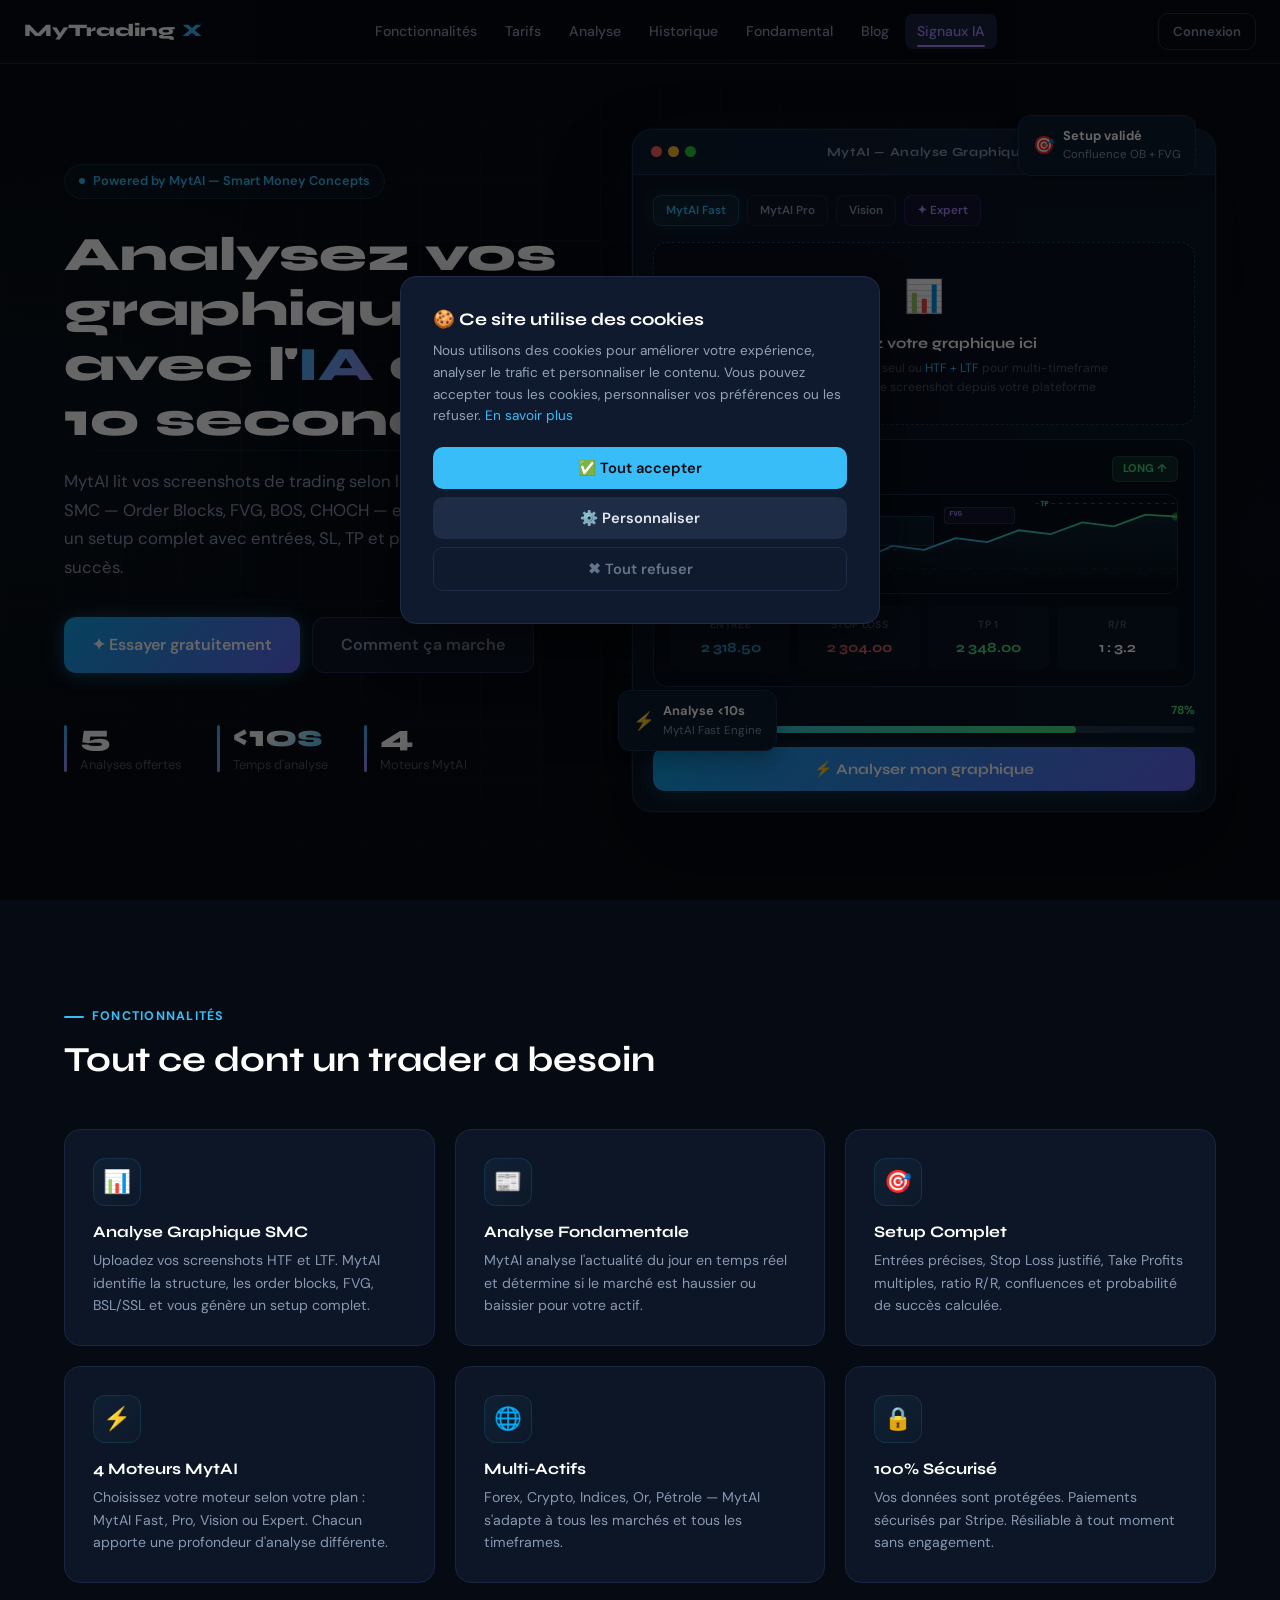
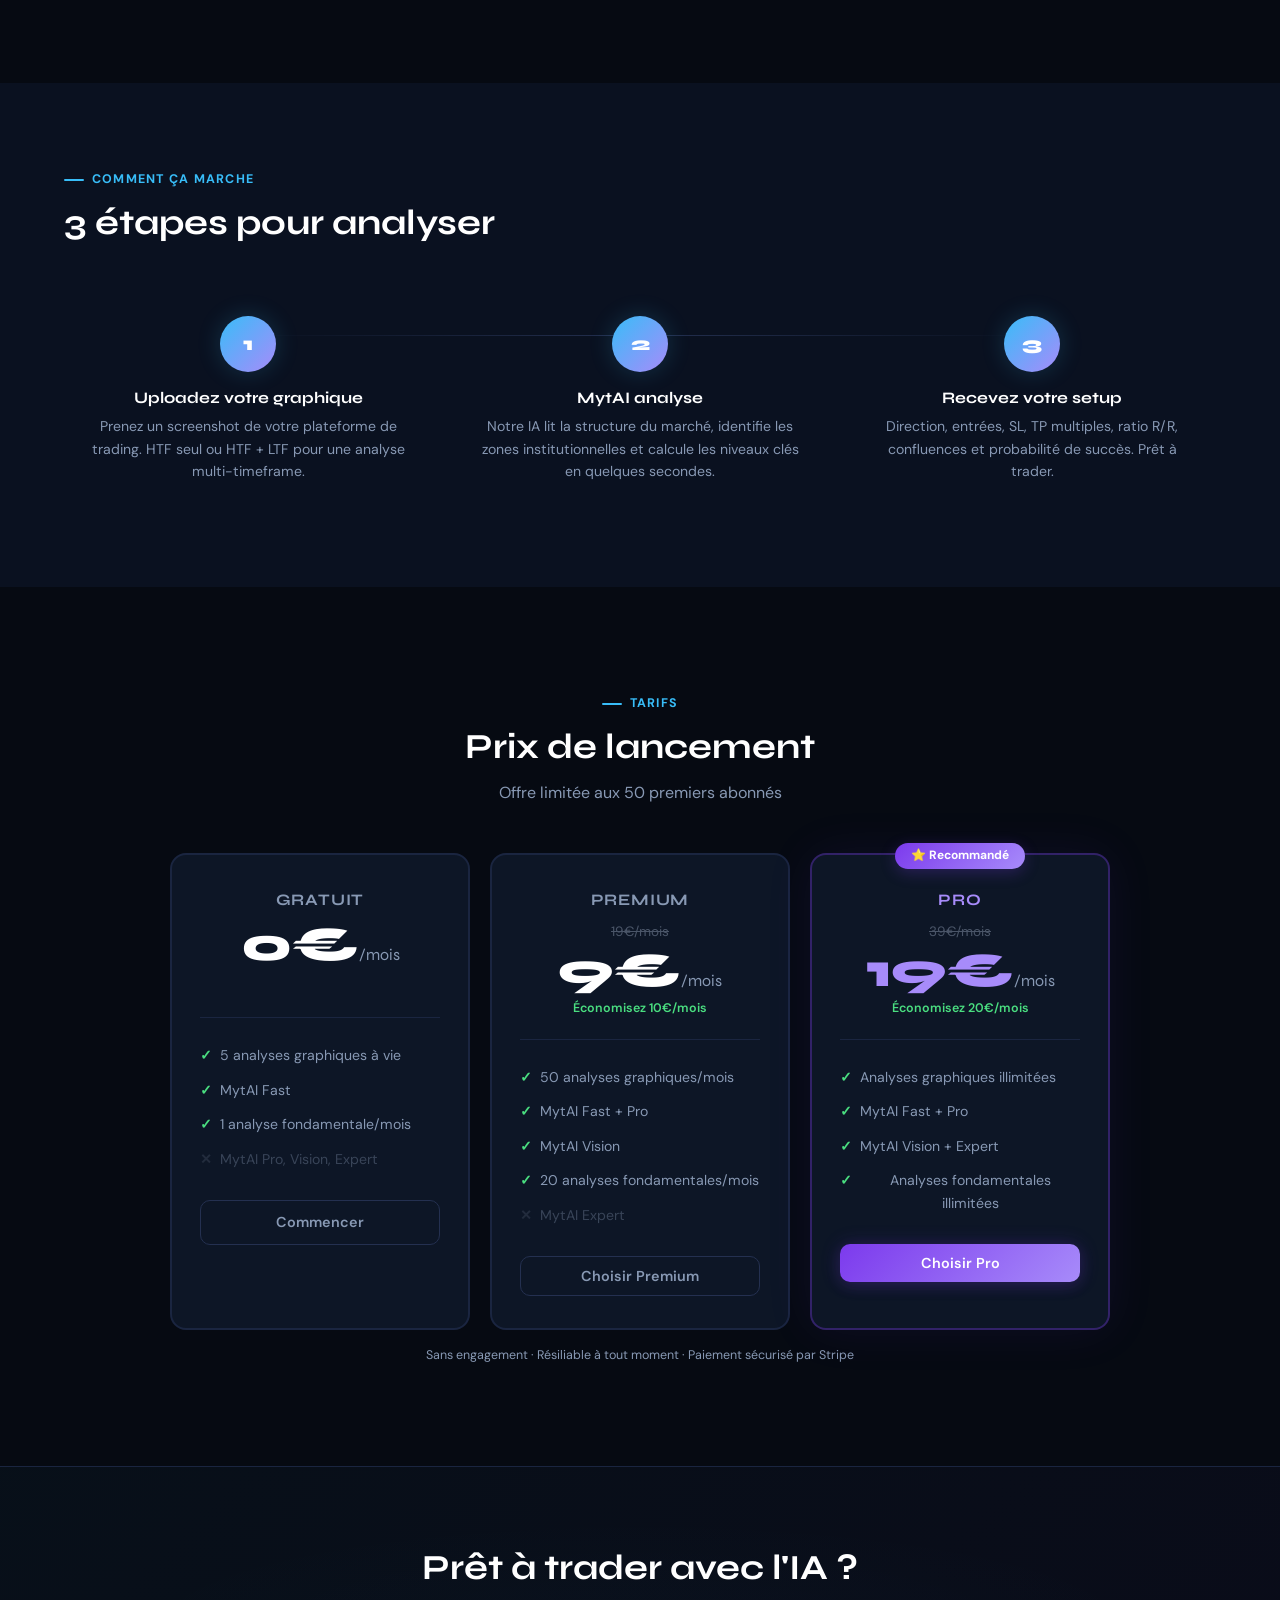
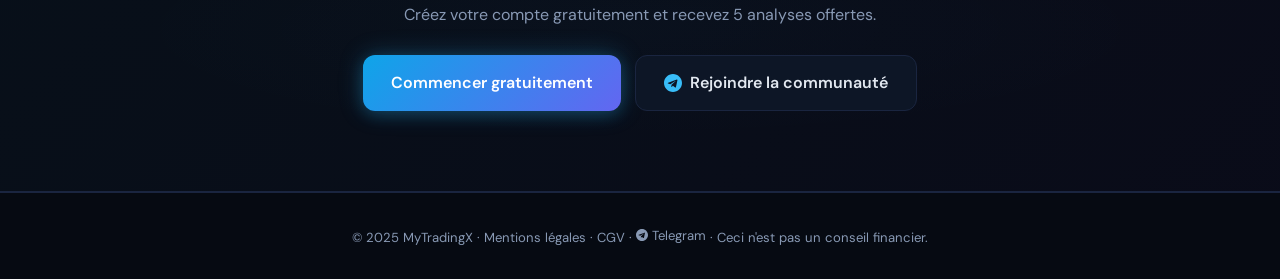
==== index.html @ f3890c98 "index.html" ====
<!DOCTYPE html>
<html lang="fr">
<head>
<meta charset="UTF-8">
<style>html{background:#060a12}</style>
<meta name="viewport" content="width=device-width, initial-scale=1.0">
<title>MyTradingX — Analyse Graphique Trading par IA | SMC Order Blocks FVG</title>

<meta name="description" content="Analysez vos graphiques de trading en 10 secondes avec l'IA MytAI. Méthodologie Smart Money Concepts : Order Blocks, FVG, BOS, CHOCH. Entrées, Stop Loss, Take Profit automatiques. Essai gratuit.">
<meta name="keywords" content="analyse trading IA, smart money concepts, order blocks trading, FVG trading, analyse graphique forex, intelligence artificielle trading, BOS CHOCH, analyse technique automatique">
<meta name="author" content="MyTradingX">
<meta name="robots" content="index, follow">
<meta property="og:type" content="website">
<meta property="og:site_name" content="MyTradingX">
<meta property="og:title" content="MyTradingX — Analysez vos graphiques de trading avec l'IA">
<meta property="og:description" content="MytAI analyse vos screenshots de trading en 10 secondes. SMC, Order Blocks, FVG, BOS, CHOCH. Setup complet avec entrées, SL, TP et probabilité de succès.">
<meta property="og:url" content="https://mytradingx.fr/index.html">
<meta property="og:image" content="https://mytradingx.fr/faviconmtx.png">
<meta name="twitter:card" content="summary_large_image">
<meta name="twitter:title" content="MyTradingX — Analysez vos graphiques de trading avec l'IA">
<meta name="twitter:description" content="MytAI analyse vos screenshots de trading en 10 secondes. SMC, Order Blocks, FVG, BOS, CHOCH. Setup complet avec entrées, SL, TP et probabilité de succès.">
<link rel="icon" type="image/png" href="faviconmtx.png">
<link rel="preconnect" href="https://fonts.googleapis.com">
<link rel="preconnect" href="https://fonts.gstatic.com" crossorigin>
<link href="https://fonts.googleapis.com/css2?family=Syne:wght@400;600;700;800&family=DM+Sans:ital,opsz,wght@0,9..40,300;0,9..40,400;0,9..40,500;1,9..40,400&display=swap" rel="stylesheet">
<link rel="stylesheet" href="style.css">

<style>
/* ════════════════════════════════════════════
   CSS VARIABLES & ANIMATIONS
   ════════════════════════════════════════════ */
:root {
  --accent: #38bdf8;
  --accent2: #a78bfa;
  --accent3: #4ade80;
  --bg: #060a12;
  --bg2: #0a1120;
  --card: #0d1626;
  --border: #1a2540;
  --border2: #243050;
  --muted: #4a5568;
  --muted2: #8899b4;
  --radius-lg: 16px;
  --font-display: 'Syne', sans-serif;
  --font-body: 'DM Sans', sans-serif;
}

*, *::before, *::after { box-sizing: border-box; margin: 0; padding: 0; }

body {
  font-family: var(--font-body);
  background: var(--bg);
  color: #c8d8f0;
  line-height: 1.6;
  overflow-x: hidden;
}

h1, h2, h3 { font-family: var(--font-display); color: white; }
h1 { font-size: clamp(2rem, 4vw, 3rem); line-height: 1.15; font-weight: 800; }
h2 { font-size: clamp(1.6rem, 3vw, 2.2rem); font-weight: 700; margin-bottom: 12px; }
h3 { font-size: 1rem; font-weight: 700; }
p { color: var(--muted2); }

a { color: inherit; }

.container { max-width: 1200px; margin: 0 auto; padding: 0 24px; }
.text-center { text-align: center; }
.section-label {
  display: inline-flex; align-items: center; gap: 8px;
  color: var(--accent); font-size: 0.78rem; font-weight: 700;
  letter-spacing: 0.1em; text-transform: uppercase;
  margin-bottom: 12px;
}
.section-label::before { content: ''; width: 20px; height: 2px; background: var(--accent); border-radius: 2px; }

/* ════════════════════════════════════════════
   ANIMATIONS GLOBALES
   ════════════════════════════════════════════ */
@keyframes fadeInUp {
  from { opacity: 0; transform: translateY(30px); }
  to { opacity: 1; transform: translateY(0); }
}
@keyframes fadeIn {
  from { opacity: 0; }
  to { opacity: 1; }
}
@keyframes slideInLeft {
  from { opacity: 0; transform: translateX(-40px); }
  to { opacity: 1; transform: translateX(0); }
}
@keyframes slideInRight {
  from { opacity: 0; transform: translateX(40px); }
  to { opacity: 1; transform: translateX(0); }
}
@keyframes scaleIn {
  from { opacity: 0; transform: scale(0.92); }
  to { opacity: 1; transform: scale(1); }
}
@keyframes pulse {
  0%,100%{opacity:1;box-shadow:0 0 0 0 #38bdf840}
  50%{opacity:0.4;box-shadow:0 0 0 6px transparent}
}
@keyframes shimmer {
  0% { background-position: -200% 0; }
  100% { background-position: 200% 0; }
}
@keyframes float {
  0%, 100% { transform: translateY(0); }
  50% { transform: translateY(-8px); }
}
@keyframes glowPulse {
  0%, 100% { box-shadow: 0 0 20px #38bdf815; }
  50% { box-shadow: 0 0 40px #38bdf830; }
}
@keyframes borderGlow {
  0%, 100% { border-color: #1e3050; }
  50% { border-color: #38bdf840; }
}

/* ════════════════════════════════════════════
   BUTTONS
   ════════════════════════════════════════════ */
.btn {
  display: inline-flex; align-items: center; justify-content: center; gap: 8px;
  padding: 10px 20px; border-radius: 10px; font-family: var(--font-body);
  font-size: 0.9rem; font-weight: 600; cursor: pointer;
  border: none; text-decoration: none; transition: all 0.3s cubic-bezier(0.4, 0, 0.2, 1); white-space: nowrap;
  position: relative; overflow: hidden;
}
.btn::after {
  content: '';
  position: absolute; inset: 0;
  background: linear-gradient(90deg, transparent, rgba(255,255,255,0.1), transparent);
  transform: translateX(-100%);
  transition: transform 0.5s;
}
.btn:hover::after { transform: translateX(100%); }

.btn-primary {
  background: linear-gradient(135deg, #0ea5e9, #6366f1);
  color: white; box-shadow: 0 0 24px #38bdf840, 0 4px 15px #0ea5e930;
}
.btn-primary:hover { 
  box-shadow: 0 0 40px #38bdf860, 0 6px 20px #0ea5e940; 
  transform: translateY(-2px) scale(1.02); 
}
.btn-secondary { background: var(--card); border: 1px solid var(--border2); color: var(--muted2); }
.btn-secondary:hover { border-color: var(--accent); color: var(--accent); background: #38bdf808; transform: translateY(-1px); }
.btn-outline { background: transparent; border: 1px solid var(--border2); color: var(--muted2); }
.btn-outline:hover { border-color: var(--accent2); color: var(--accent2); background: #a78bfa08; transform: translateY(-1px); }
.btn-pro {
  background: linear-gradient(135deg, #7c3aed, #a78bfa);
  color: white; box-shadow: 0 0 20px #7c3aed30, 0 4px 15px #7c3aed20;
}
.btn-pro:hover { box-shadow: 0 0 32px #7c3aed60, 0 6px 20px #7c3aed30; transform: translateY(-2px) scale(1.02); }
.btn-lg { padding: 14px 28px; font-size: 1rem; border-radius: 12px; }
.btn-sm { padding: 7px 14px; font-size: 0.82rem; }
.btn-full { width: 100%; }
.hidden { display: none !important; }

/* ════════════════════════════════════════════
   NAV
   ════════════════════════════════════════════ */
nav {
  position: fixed; top: 0; left: 0; right: 0; z-index: 100;
  display: flex; align-items: center; justify-content: space-between;
  padding: 0 24px; height: 64px;
  background: #060a12e8; backdrop-filter: blur(20px);
  border-bottom: 1px solid var(--border);
  animation: fadeIn 0.6s ease both;
}
.nav-logo {
  font-family: var(--font-display); font-weight: 800; font-size: 1.1rem;
  color: white; text-decoration: none; letter-spacing: -0.01em;
  transition: all 0.3s;
}
.nav-logo:hover { text-shadow: 0 0 20px #38bdf850; }
.nav-logo span { color: var(--accent); }
.nav-links { display: flex; align-items: center; gap: 4px; }
.nav-links a {
  color: var(--muted2); text-decoration: none; padding: 6px 12px;
  border-radius: 8px; font-size: 0.88rem; transition: all 0.3s;
  position: relative;
}
.nav-links a::after {
  content: ''; position: absolute; bottom: 2px; left: 12px; right: 12px;
  height: 2px; background: var(--accent); border-radius: 2px;
  transform: scaleX(0); transition: transform 0.3s; transform-origin: center;
}
.nav-links a:hover { color: white; background: #ffffff08; }
.nav-links a:hover::after { transform: scaleX(1); }
.nav-links a.active { color: var(--accent2); }
.nav-links a.active::after { transform: scaleX(1); background: var(--accent2); }
.nav-right { display: flex; align-items: center; gap: 8px; }
.nav-user { font-size: 0.82rem; color: var(--muted2); }
.nav-plan {
  font-size: 0.7rem; font-weight: 700; padding: 3px 8px;
  border-radius: 6px; background: #38bdf820; color: var(--accent);
  border: 1px solid #38bdf830;
}

/* ════════════════════════════════════════════
   HERO — two-column split layout
   ════════════════════════════════════════════ */
.hero {
  min-height: 100vh;
  padding: 100px 0 60px;
  display: flex; align-items: center;
  position: relative; overflow: hidden;
  background:
    radial-gradient(ellipse 70% 60% at 0% 50%, #38bdf80a 0%, transparent 60%),
    radial-gradient(ellipse 60% 50% at 100% 60%, #7c3aed08 0%, transparent 60%);
}

/* subtle grid pattern */
.hero::before {
  content: '';
  position: absolute; inset: 0; pointer-events: none;
  background-image:
    linear-gradient(var(--border) 1px, transparent 1px),
    linear-gradient(90deg, var(--border) 1px, transparent 1px);
  background-size: 60px 60px;
  opacity: 0.25;
  mask-image: radial-gradient(ellipse 80% 80% at 50% 50%, black 30%, transparent 80%);
}

/* glowing horizontal line */
.hero::after {
  content: '';
  position: absolute; top: 50%; left: 0; right: 0; height: 1px;
  background: linear-gradient(90deg, transparent, #38bdf830, #38bdf815, transparent);
  pointer-events: none;
}

.hero-inner {
  display: grid;
  grid-template-columns: 1fr 1.15fr;
  gap: 60px;
  align-items: center;
  position: relative; z-index: 1;
}

/* ── Left: text ── */
.hero-left { animation: slideInLeft 0.8s cubic-bezier(0.4, 0, 0.2, 1) both; }

.hero-eyebrow {
  display: inline-flex; align-items: center; gap: 8px;
  background: #38bdf80d; border: 1px solid #38bdf825;
  color: var(--accent); padding: 6px 14px; border-radius: 20px;
  font-size: 0.8rem; font-weight: 600; margin-bottom: 28px;
  animation: fadeInUp 0.6s ease both 0.2s;
}
.hero-eyebrow .dot { width: 6px; height: 6px; border-radius: 50%; background: var(--accent); animation: pulse 2s infinite; }

.hero h1 { 
  margin-bottom: 20px; 
  animation: fadeInUp 0.7s ease both 0.3s;
}
.hero h1 em { 
  color: var(--accent); font-style: normal;
  background: linear-gradient(135deg, var(--accent), var(--accent2));
  -webkit-background-clip: text; -webkit-text-fill-color: transparent;
}
.hero-desc { 
  font-size: 1.05rem; margin-bottom: 36px; max-width: 460px; line-height: 1.7; 
  animation: fadeInUp 0.7s ease both 0.4s;
}
.hero-cta { 
  display: flex; gap: 12px; flex-wrap: wrap; margin-bottom: 48px; 
  animation: fadeInUp 0.7s ease both 0.5s;
}

.hero-stats { 
  display: flex; gap: 36px; flex-wrap: wrap; 
  animation: fadeInUp 0.7s ease both 0.6s;
}
.stat-item { 
  position: relative; padding-left: 16px; 
}
.stat-item::before {
  content: '';
  position: absolute; left: 0; top: 4px; bottom: 4px;
  width: 3px; border-radius: 3px;
  background: linear-gradient(180deg, var(--accent), var(--accent2));
}
.stat-number {
  font-family: var(--font-display); font-size: 1.9rem; font-weight: 800;
  color: white; line-height: 1;
  background: linear-gradient(135deg, white 40%, #38bdf8);
  -webkit-background-clip: text; -webkit-text-fill-color: transparent;
}
.stat-label { font-size: 0.8rem; color: var(--muted); margin-top: 4px; }

/* ── Right: analysis window ── */
.hero-right { 
  position: relative; 
  animation: slideInRight 0.9s cubic-bezier(0.4, 0, 0.2, 1) both 0.3s;
}

/* glow halo behind the window — collé aux bords arrondis */
.hero-right::before {
  content: '';
  position: absolute;
  top: -10px; left: -10px; right: -10px; bottom: -10px;
  background:
    radial-gradient(ellipse 80% 80% at 50% 40%, #38bdf812 0%, transparent 55%),
    radial-gradient(ellipse 60% 60% at 70% 80%, #7c3aed08 0%, transparent 50%);
  pointer-events: none; z-index: 0;
  animation: glowPulse 4s ease infinite;
  border-radius: 28px;
}

.analysis-window {
  position: relative; z-index: 1;
  background: #0b1525;
  border: 1px solid #1e3050;
  border-radius: 20px;
  box-shadow:
    0 0 0 1px #38bdf810,
    0 40px 80px #00000060,
    0 0 80px #38bdf808;
  overflow: hidden;
  animation: scaleIn 0.8s cubic-bezier(0.4, 0, 0.2, 1) both 0.5s;
  transition: all 0.4s cubic-bezier(0.4, 0, 0.2, 1);
}
.analysis-window:hover {
  box-shadow:
    0 0 0 1px #38bdf820,
    0 50px 100px #00000070,
    0 0 100px #38bdf815;
  transform: translateY(-4px);
}

/* window titlebar */
.aw-bar {
  display: flex; align-items: center; justify-content: space-between;
  padding: 12px 18px;
  background: linear-gradient(90deg, #0d1c30, #111f38);
  border-bottom: 1px solid #1e3050;
}
.aw-dots { display: flex; gap: 6px; }
.aw-dot {
  width: 11px; height: 11px; border-radius: 50%;
  transition: all 0.3s;
}
.aw-dot:nth-child(1) { background: #ff5f57; }
.aw-dot:nth-child(2) { background: #ffbd2e; }
.aw-dot:nth-child(3) { background: #28c840; }
.aw-bar:hover .aw-dot { transform: scale(1.15); }
.aw-bar-title {
  font-family: var(--font-display); font-size: 0.78rem; font-weight: 700;
  color: var(--muted2); letter-spacing: 0.05em;
}
.aw-bar-status {
  display: flex; align-items: center; gap: 6px;
  font-size: 0.72rem; color: var(--accent3); font-weight: 600;
}
.aw-bar-status .live-dot {
  width: 7px; height: 7px; border-radius: 50%;
  background: var(--accent3); animation: pulse 1.5s infinite;
}

/* drop zone */
.aw-body { padding: 20px; }

.aw-engines {
  display: flex; gap: 8px; margin-bottom: 16px; flex-wrap: wrap;
}
.engine-chip {
  padding: 5px 12px; border-radius: 8px; font-size: 0.73rem; font-weight: 600;
  cursor: pointer; border: 1px solid var(--border); color: var(--muted2);
  background: var(--card); transition: all 0.3s cubic-bezier(0.4, 0, 0.2, 1);
}
.engine-chip:hover { 
  border-color: var(--accent); color: var(--accent); 
  transform: translateY(-1px); 
  box-shadow: 0 4px 12px #38bdf815;
}
.engine-chip.active {
  background: #38bdf815; border-color: #38bdf840; color: var(--accent);
  box-shadow: 0 0 15px #38bdf820;
}
.engine-chip.pro { 
  border-color: #7c3aed40; color: var(--accent2); background: #7c3aed10; 
}
.engine-chip.pro:hover { 
  border-color: var(--accent2); 
  box-shadow: 0 4px 12px #7c3aed15;
}

.aw-upload-zone {
  border: 1.5px dashed #1e3a60;
  border-radius: 14px; padding: 28px 20px;
  text-align: center; background: #080f1e;
  transition: all 0.3s cubic-bezier(0.4, 0, 0.2, 1); cursor: pointer; position: relative;
  margin-bottom: 14px;
  overflow: hidden;
}
.aw-upload-zone::before {
  content: '';
  position: absolute; inset: 0;
  background: linear-gradient(90deg, transparent, #38bdf805, transparent);
  transform: translateX(-100%);
  transition: transform 0.6s;
}
.aw-upload-zone:hover { 
  border-color: var(--accent); background: #38bdf808; 
  transform: scale(1.01);
}
.aw-upload-zone:hover::before { transform: translateX(100%); }
.aw-upload-zone.drag-over {
  border-color: var(--accent3);
  background: #4ade8010;
  transform: scale(1.02);
}
.aw-upload-icon { font-size: 2rem; margin-bottom: 10px; display: block; animation: float 3s ease infinite; }
.aw-upload-title { font-family: var(--font-display); font-weight: 700; color: white; font-size: 0.92rem; margin-bottom: 4px; }
.aw-upload-sub { font-size: 0.76rem; color: var(--muted); line-height: 1.5; }
.aw-upload-sub span { color: var(--accent); }

/* ════════════════════════════════════════════
   NOUVEAU : Résultat d'analyse interactif
   (remplace le graphique SVG factice)
   ════════════════════════════════════════════ */
.aw-result-card {
  background: #060e1c;
  border: 1px solid #1a2e48;
  border-radius: 14px;
  padding: 16px;
  margin-bottom: 14px;
  animation: scaleIn 0.5s ease both 0.8s;
  transition: all 0.3s;
}
.aw-result-card:hover {
  border-color: #38bdf830;
  box-shadow: 0 0 20px #38bdf808;
}

.aw-result-header {
  display: flex; justify-content: space-between; align-items: center;
  margin-bottom: 12px;
}
.aw-result-pair {
  font-size: 0.72rem; font-weight: 700; color: var(--muted);
  text-transform: uppercase; letter-spacing: 0.08em;
}
.aw-result-badge {
  font-size: 0.7rem; font-weight: 700; padding: 3px 10px; border-radius: 6px;
  background: #4ade8020; color: var(--accent3); border: 1px solid #4ade8030;
  animation: fadeIn 0.4s ease both 1s;
}
.aw-result-badge.bear { background: #f8717120; color: #f87171; border-color: #f8717130; }

/* Mini chart avec zones SMC */
.aw-mini-chart {
  width: 100%; height: 100px;
  background: #050d18;
  border-radius: 10px;
  overflow: hidden; position: relative;
  margin-bottom: 12px;
  border: 1px solid #1a2e48;
}
.aw-mini-chart svg { width: 100%; height: 100%; }

/* Zones de trading sur le mini chart */
.smc-zone {
  position: absolute;
  border-radius: 3px;
  font-size: 7px;
  font-family: 'Courier New', monospace;
  font-weight: 700;
  pointer-events: none;
}
.smc-ob {
  left: 32%; top: 22%; width: 20%; height: 30%;
  background: #38bdf815; border: 1px solid #38bdf835;
}
.smc-ob-label { left: 33%; top: 24%; color: #38bdf8; }
.smc-fvg {
  left: 54%; top: 12%; width: 14%; height: 18%;
  background: #a78bfa15; border: 1px solid #a78bfa35;
}
.smc-fvg-label { left: 55%; top: 14%; color: #a78bfa; }
.smc-tp {
  left: 72%; right: 0; top: 8%; height: 1px;
  background: repeating-linear-gradient(90deg, #4ade8060, #4ade8060 4px, transparent 4px, transparent 8px);
}
.smc-tp-label { left: 73%; top: 4%; color: #4ade80; }
.smc-sl {
  left: 28%; right: 55%; top: 55%; height: 1px;
  background: repeating-linear-gradient(90deg, #f8717160, #f8717160 4px, transparent 4px, transparent 8px);
}
.smc-sl-label { left: 29%; top: 57%; color: #f87171; }

/* Grille de résultats */
.aw-result-grid { display: flex; gap: 8px; flex-wrap: wrap; }
.aw-result-cell {
  background: #0b1525;
  border-radius: 8px;
  padding: 10px 12px;
  flex: 1;
  min-width: 70px;
  text-align: center;
  transition: all 0.3s;
  border: 1px solid transparent;
}
.aw-result-cell:hover {
  border-color: #38bdf820;
  background: #0d1c30;
  transform: translateY(-2px);
}
.aw-result-cell .lbl { font-size: 0.65rem; color: var(--muted); margin-bottom: 3px; font-weight: 600; text-transform: uppercase; letter-spacing: 0.03em; }
.aw-result-cell .val { font-family: var(--font-display); font-size: 0.88rem; font-weight: 700; color: white; }
.aw-result-cell .val.green { color: var(--accent3); }
.aw-result-cell .val.red { color: #f87171; }
.aw-result-cell .val.blue { color: var(--accent); }

/* probability bar améliorée */
.aw-proba { margin-bottom: 14px; }
.aw-proba-header { display: flex; justify-content: space-between; font-size: 0.73rem; color: var(--muted2); margin-bottom: 6px; font-weight: 600; }
.aw-proba-bar { 
  height: 7px; background: #1a2e48; border-radius: 6px; overflow: hidden;
  position: relative;
}
.aw-proba-bar::after {
  content: '';
  position: absolute; inset: 0;
  background: linear-gradient(90deg, transparent, rgba(255,255,255,0.1), transparent);
  animation: shimmer 2s infinite;
}
.aw-proba-fill {
  height: 100%; width: 78%;
  background: linear-gradient(90deg, #38bdf8, #4ade80);
  border-radius: 6px;
  animation: growBar 1.5s cubic-bezier(0.4, 0, 0.2, 1) both 1.2s;
  transform-origin: left;
  position: relative; z-index: 1;
}
@keyframes growBar { from { width: 0; } to { width: 78%; } }

/* analyse button */
.aw-btn-analyse {
  width: 100%;
  padding: 13px;
  border-radius: 12px;
  background: linear-gradient(135deg, #0ea5e9 0%, #6366f1 100%);
  color: white; font-family: var(--font-display);
  font-size: 0.92rem; font-weight: 700;
  border: none; cursor: pointer;
  box-shadow: 0 4px 20px #38bdf830;
  transition: all 0.3s cubic-bezier(0.4, 0, 0.2, 1);
  display: flex; align-items: center; justify-content: center; gap: 8px;
  position: relative; overflow: hidden;
}
.aw-btn-analyse::after {
  content: '';
  position: absolute; inset: 0;
  background: linear-gradient(90deg, transparent, rgba(255,255,255,0.15), transparent);
  transform: translateX(-100%);
  transition: transform 0.6s;
}
.aw-btn-analyse:hover { 
  box-shadow: 0 6px 30px #38bdf850; 
  transform: translateY(-2px); 
}
.aw-btn-analyse:hover::after { transform: translateX(100%); }

/* floating badges around the window */
.float-badge {
  position: absolute; z-index: 2;
  background: #0d1c30; border: 1px solid #1e3050;
  border-radius: 12px; padding: 10px 14px;
  display: flex; align-items: center; gap: 8px;
  box-shadow: 0 8px 24px #00000050;
  animation: badgeIn 0.6s ease both;
  white-space: nowrap;
  transition: all 0.3s;
}
.float-badge:hover {
  transform: scale(1.05) !important;
  border-color: #38bdf830;
  box-shadow: 0 12px 30px #00000060;
}
.float-badge .fb-icon { font-size: 1.1rem; }
.float-badge .fb-text { font-size: 0.72rem; }
.float-badge .fb-text strong { display: block; color: white; font-size: 0.8rem; font-weight: 700; }
.float-badge .fb-text span { color: var(--muted2); }
.aw-wrapper { position: relative; }
.fb-1 { top: -14px; right: 20px; animation-delay: 0.8s; }
.fb-2 { bottom: 60px; left: -14px; animation-delay: 1s; }
@keyframes badgeIn { from { opacity:0; transform:scale(0.8) translateY(6px) } to { opacity:1; transform:scale(1) translateY(0) } }

/* ════════════════════════════════════════════
   FEATURES — amélioré
   ════════════════════════════════════════════ */
.features { padding: 100px 0; }
.features-grid { display: grid; grid-template-columns: repeat(3, 1fr); gap: 20px; margin-top: 48px; }
.feature-card {
  background: var(--card); border: 1px solid var(--border);
  border-radius: var(--radius-lg); padding: 28px;
  transition: all 0.4s cubic-bezier(0.4, 0, 0.2, 1);
  position: relative; overflow: hidden;
}
.feature-card::before {
  content: '';
  position: absolute; top: 0; left: 0; right: 0; height: 2px;
  background: linear-gradient(90deg, transparent, var(--accent), transparent);
  transform: scaleX(0); transition: transform 0.4s;
}
.feature-card:hover { 
  border-color: var(--border2); 
  transform: translateY(-6px); 
  box-shadow: 0 20px 50px #00000050;
}
.feature-card:hover::before { transform: scaleX(1); }
.feature-icon {
  width: 48px; height: 48px; border-radius: 12px;
  background: linear-gradient(135deg, #38bdf811, #38bdf805); 
  border: 1px solid #38bdf822;
  display: flex; align-items: center; justify-content: center;
  font-size: 1.4rem; margin-bottom: 16px;
  transition: all 0.3s;
}
.feature-card:hover .feature-icon {
  transform: scale(1.1) rotate(-3deg);
  box-shadow: 0 0 20px #38bdf815;
}
.feature-card h3 { margin-bottom: 8px; font-size: 1rem; }
.feature-card p  { font-size: 0.88rem; line-height: 1.6; }

/* ════════════════════════════════════════════
   HOW IT WORKS — amélioré
   ════════════════════════════════════════════ */
.how { padding: 80px 0; background: var(--bg2); position: relative; overflow: hidden; }
.how::before {
  content: '';
  position: absolute; top: 50%; left: 20%; right: 20%; height: 1px;
  background: linear-gradient(90deg, transparent, var(--border2), transparent);
}
.steps { display: grid; grid-template-columns: repeat(3, 1fr); gap: 24px; margin-top: 48px; position: relative; z-index: 1; }
.step { 
  text-align: center; padding: 24px; 
  transition: all 0.3s;
  border-radius: 16px;
}
.step:hover { background: #ffffff04; }
.step-num {
  width: 56px; height: 56px; border-radius: 50%;
  background: linear-gradient(135deg, var(--accent), var(--accent2));
  display: flex; align-items: center; justify-content: center;
  font-family: var(--font-display); font-weight: 800; font-size: 1.2rem;
  color: white; margin: 0 auto 16px;
  box-shadow: 0 0 25px #38bdf830;
  transition: all 0.3s;
}
.step:hover .step-num {
  transform: scale(1.1);
  box-shadow: 0 0 35px #38bdf850;
}
.step h3 { margin-bottom: 8px; }
.step p { font-size: 0.88rem; }

/* ════════════════════════════════════════════
   PRICING — amélioré
   ════════════════════════════════════════════ */
.pricing { padding: 100px 0; }
.pricing-grid { display: flex; gap: 20px; margin-top: 48px; justify-content: center; flex-wrap: wrap; }
.pricing-card {
  background: var(--card); border: 2px solid var(--border);
  border-radius: var(--radius-lg); padding: 32px 28px;
  width: 300px; transition: all 0.4s cubic-bezier(0.4, 0, 0.2, 1); position: relative;
}
.pricing-card:hover { 
  transform: translateY(-8px); 
  border-color: var(--border2); 
  box-shadow: 0 25px 60px #00000050; 
}
.pricing-card.popular { 
  border-color: #7c3aed55; 
  box-shadow: 0 0 50px #7c3aed15;
  animation: borderGlow 3s ease infinite;
}
.pricing-card.popular:hover {
  box-shadow: 0 25px 60px #00000050, 0 0 60px #7c3aed20;
}
.pricing-popular-badge {
  position: absolute; top: -12px; left: 50%; transform: translateX(-50%);
  background: linear-gradient(135deg, #7c3aed, #a78bfa); color: white;
  padding: 3px 16px; border-radius: 20px; font-size: 0.75rem; font-weight: 700;
  white-space: nowrap;
  box-shadow: 0 4px 15px #7c3aed40;
}
.pricing-name { font-family: var(--font-display); font-weight: 700; font-size: 1rem; margin-bottom: 8px; color: var(--muted2); text-transform: uppercase; letter-spacing: 0.05em; }
.pricing-price { font-family: var(--font-display); font-size: 3rem; font-weight: 800; color: white; line-height: 1; margin-bottom: 4px; }
.pricing-price span { font-size: 1rem; color: var(--muted2); font-weight: 400; }
.pricing-old { color: var(--muted); font-size: 0.85rem; text-decoration: line-through; margin-bottom: 4px; }
.pricing-economy { color: var(--accent3); font-size: 0.78rem; margin-bottom: 20px; font-weight: 600; }
.pricing-divider { border: none; border-top: 1px solid var(--border); margin: 20px 0; }
.pricing-features { list-style: none; margin-bottom: 24px; }
.pricing-features li { padding: 6px 0; font-size: 0.88rem; color: var(--muted2); display: flex; gap: 8px; align-items: flex-start; }
.pricing-features li::before { content: "✓"; color: var(--accent3); font-weight: 700; flex-shrink: 0; }
.pricing-features li.unavailable { opacity: 0.35; }
.pricing-features li.unavailable::before { content: "✕"; color: var(--muted); }

/* ════════════════════════════════════════════
   CTA BANNER — amélioré
   ════════════════════════════════════════════ */
.cta-banner {
  padding: 80px 0;
  background: linear-gradient(135deg, #38bdf808, #7c3aed08);
  border-top: 1px solid var(--border);
  border-bottom: 1px solid var(--border);
  text-align: center;
  position: relative;
  overflow: hidden;
}
.cta-banner::before {
  content: '';
  position: absolute; inset: 0;
  background: radial-gradient(ellipse 60% 50% at 50% 50%, #38bdf805 0%, transparent 70%);
  pointer-events: none;
}
.cta-banner h2 { margin-bottom: 12px; position: relative; z-index: 1; }
.cta-banner p  { margin-bottom: 28px; position: relative; z-index: 1; }

/* ════════════════════════════════════════════
   FOOTER
   ════════════════════════════════════════════ */
footer {
  padding: 32px 0; border-top: 1px solid var(--border);
  text-align: center; color: var(--muted); font-size: 0.82rem;
}
footer a { color: var(--muted2); text-decoration: none; transition: color 0.3s; }
footer a:hover { color: var(--accent); }

/* ════════════════════════════════════════════
   RESPONSIVE
   ════════════════════════════════════════════ */
@media (max-width: 900px) {
  .hero-inner { grid-template-columns: 1fr; gap: 48px; }
  .float-badge { display: none; }
  .features-grid { grid-template-columns: 1fr; }
  .steps { grid-template-columns: 1fr; }
  .pricing-grid { flex-direction: column; align-items: center; }
  .pricing-card { width: 100%; max-width: 340px; }
}

/* Scroll reveal */
.reveal {
  opacity: 0;
  transform: translateY(30px);
  transition: all 0.7s cubic-bezier(0.4, 0, 0.2, 1);
}
.reveal.visible {
  opacity: 1;
  transform: translateY(0);
}
</style>

<script type="application/ld+json">
{
  "@context": "https://schema.org",
  "@type": "SoftwareApplication",
  "name": "MyTradingX",
  "applicationCategory": "FinanceApplication",
  "description": "Analysez vos graphiques de trading en 10 secondes avec l'IA MytAI.",
  "url": "https://mytradingx.fr",
  "offers": [
    { "@type": "Offer", "name": "Gratuit", "price": "0", "priceCurrency": "EUR" },
    { "@type": "Offer", "name": "Premium", "price": "9", "priceCurrency": "EUR" },
    { "@type": "Offer", "name": "Pro", "price": "19", "priceCurrency": "EUR" }
  ]
}
</script>
<base target="_blank">
</head>
<body>

<!-- ════════════════════════════════════════════
     NAVIGATION
     ════════════════════════════════════════════ -->
<nav>
  <a href="index.html" class="nav-logo">MyTrading<span>X</span></a>
  <div class="nav-links">
    <a href="index.html#features">Fonctionnalités</a>
    <a href="index.html#pricing">Tarifs</a>
    <a href="analyse.html">Analyse</a>
    <a href="historique.html">Historique</a>
    <a href="fondamental.html">Fondamental</a>
    <a href="blog.html">Blog</a>
    <a href="signaux.html" class="active" style="color:var(--accent2);">Signaux IA</a>
  </div>
  <div class="nav-right">
    <span id="navUser" class="nav-user hidden"></span>
    <span id="navPlan" class="nav-plan hidden"></span>
    <a href="dashboard.html" id="navDashboard" class="btn btn-secondary btn-sm hidden">Dashboard</a>
    <a href="login.html" id="navLogin" class="btn btn-outline btn-sm">Connexion</a>
    <button onclick="logout()" id="navLogout" class="btn btn-secondary btn-sm hidden">Déconnexion</button>
  </div>
</nav>

<!-- ════════════════════════════════════════════
     HERO — Titre gauche + Fenêtre d'analyse droite
     ════════════════════════════════════════════ -->
<section class="hero">
  <div class="container">
    <div class="hero-inner">

      <!-- LEFT: titre et CTA -->
      <div class="hero-left">
        <div class="hero-eyebrow">
          <span class="dot"></span>
          Powered by MytAI — Smart Money Concepts
        </div>

        <h1>Analysez vos graphiques avec l'<em>IA</em> en 10&nbsp;secondes</h1>

        <p class="hero-desc">
          MytAI lit vos screenshots de trading selon la méthodologie SMC —
          Order Blocks, FVG, BOS, CHOCH — et vous retourne un setup complet
          avec entrées, SL, TP et probabilité de succès.
        </p>

        <div class="hero-cta">
          <a href="login.html?tab=register" class="btn btn-primary btn-lg">✦ Essayer gratuitement</a>
          <a href="index.html#how" class="btn btn-secondary btn-lg">Comment ça marche</a>
        </div>

        <div class="hero-stats">
          <div class="stat-item">
            <div class="stat-number">5</div>
            <div class="stat-label">Analyses offertes</div>
          </div>
          <div class="stat-item">
            <div class="stat-number">&lt;10s</div>
            <div class="stat-label">Temps d'analyse</div>
          </div>
          <div class="stat-item">
            <div class="stat-number">4</div>
            <div class="stat-label">Moteurs MytAI</div>
          </div>
        </div>
      </div>

      <!-- RIGHT: fenêtre d'analyse interactive -->
      <div class="hero-right">
        <div class="aw-wrapper">

        <div class="analysis-window">

          <!-- titlebar -->
          <div class="aw-bar">
            <div class="aw-dots">
              <div class="aw-dot"></div>
              <div class="aw-dot"></div>
              <div class="aw-dot"></div>
            </div>
            <div class="aw-bar-title">MytAI — Analyse Graphique</div>
            <div class="aw-bar-status">
              <span class="live-dot"></span> Prêt
            </div>
          </div>

          <!-- body -->
          <div class="aw-body">

            <!-- choix moteur -->
            <div class="aw-engines">
              <div class="engine-chip active">MytAI Fast</div>
              <div class="engine-chip">MytAI Pro</div>
              <div class="engine-chip">Vision</div>
              <div class="engine-chip pro">✦ Expert</div>
            </div>

            <!-- upload zone -->
            <input type="file" id="heroFileInput" accept="image/png,image/jpeg,image/jpg,image/webp" style="display:none;">
            <div class="aw-upload-zone" id="heroUploadZone">
              <span class="aw-upload-icon" id="heroUploadIcon">📊</span>
              <div class="aw-upload-title" id="heroUploadTitle">Déposez votre graphique ici</div>
              <div class="aw-upload-sub" id="heroUploadSub">
                PNG, JPG acceptés · HTF seul ou <span>HTF + LTF</span> pour multi-timeframe<br>
                Cliquez ou glissez votre screenshot depuis votre plateforme
              </div>
            </div>

            <!-- ════════════════════════════════════════════
                 RÉSULTAT D'ANALYSE RÉEL (remplace le graphique factice)
                 ════════════════════════════════════════════ -->
            <div class="aw-result-card">
              <div class="aw-result-header">
                <span class="aw-result-pair">Setup généré — XAUUSD H4</span>
                <span class="aw-result-badge">LONG ↑</span>
              </div>

              <!-- Mini chart avec zones SMC réelles -->
              <div class="aw-mini-chart">
                <svg viewBox="0 0 400 100" preserveAspectRatio="none" xmlns="http://www.w3.org/2000/svg">
                  <defs>
                    <linearGradient id="fillGrad" x1="0" y1="0" x2="0" y2="1">
                      <stop offset="0%" stop-color="#38bdf8" stop-opacity="0.12"/>
                      <stop offset="100%" stop-color="#38bdf8" stop-opacity="0"/>
                    </linearGradient>
                    <linearGradient id="lineGrad" x1="0" y1="0" x2="1" y2="0">
                      <stop offset="0%" stop-color="#1e3a58"/>
                      <stop offset="50%" stop-color="#38bdf8"/>
                      <stop offset="100%" stop-color="#4ade80"/>
                    </linearGradient>
                  </defs>
                  <!-- Area fill -->
                  <path d="M0,85 L25,78 L50,82 L75,70 L100,74 L125,62 L150,66 L175,52 L200,56 L225,44 L250,48 L275,36 L300,40 L325,28 L350,32 L375,20 L400,22 L400,100 L0,100 Z"
                        fill="url(#fillGrad)"/>
                  <!-- Price line -->
                  <path d="M0,85 L25,78 L50,82 L75,70 L100,74 L125,62 L150,66 L175,52 L200,56 L225,44 L250,48 L275,36 L300,40 L325,28 L350,32 L375,20 L400,22"
                        fill="none" stroke="url(#lineGrad)" stroke-width="1.8" stroke-linecap="round"/>
                  <!-- Current price dot -->
                  <circle cx="400" cy="22" r="3.5" fill="#4ade80">
                    <animate attributeName="r" values="2.5;4.5;2.5" dur="2s" repeatCount="indefinite"/>
                    <animate attributeName="opacity" values="1;0.4;1" dur="2s" repeatCount="indefinite"/>
                  </circle>
                  <!-- Grid lines -->
                  <line x1="0" y1="50" x2="400" y2="50" stroke="#1a2e48" stroke-width="0.5" stroke-dasharray="3,6"/>
                  <line x1="0" y1="75" x2="400" y2="75" stroke="#1a2e48" stroke-width="0.5" stroke-dasharray="3,6"/>
                </svg>
                <!-- Zones SMC overlay -->
                <div class="smc-zone smc-ob"></div>
                <div class="smc-zone smc-ob-label">OB</div>
                <div class="smc-zone smc-fvg"></div>
                <div class="smc-zone smc-fvg-label">FVG</div>
                <div class="smc-zone smc-tp"></div>
                <div class="smc-zone smc-tp-label">TP</div>
                <div class="smc-zone smc-sl"></div>
                <div class="smc-zone smc-sl-label">SL</div>
              </div>

              <!-- Grille de résultats -->
              <div class="aw-result-grid">
                <div class="aw-result-cell">
                  <div class="lbl">Entrée</div>
                  <div class="val blue">2 318.50</div>
                </div>
                <div class="aw-result-cell">
                  <div class="lbl">Stop Loss</div>
                  <div class="val red">2 304.00</div>
                </div>
                <div class="aw-result-cell">
                  <div class="lbl">TP 1</div>
                  <div class="val green">2 348.00</div>
                </div>
                <div class="aw-result-cell">
                  <div class="lbl">R/R</div>
                  <div class="val">1 : 3.2</div>
                </div>
              </div>
            </div>

            <!-- barre de probabilité -->
            <div class="aw-proba">
              <div class="aw-proba-header">
                <span>Probabilité de succès</span>
                <span style="color:var(--accent3);font-weight:700;">78%</span>
              </div>
              <div class="aw-proba-bar">
                <div class="aw-proba-fill"></div>
              </div>
            </div>

            <!-- bouton analyser -->
            <button class="aw-btn-analyse" onclick="window.location.href='login.html?tab=register'">
              ⚡ Analyser mon graphique
            </button>

          </div><!-- /aw-body -->
        </div><!-- /analysis-window -->

        <!-- floating badges -->
        <div class="float-badge fb-1">
          <span class="fb-icon">🎯</span>
          <div class="fb-text">
            <strong>Setup validé</strong>
            <span>Confluence OB + FVG</span>
          </div>
        </div>
        <div class="float-badge fb-2">
          <span class="fb-icon">⚡</span>
          <div class="fb-text">
            <strong>Analyse &lt;10s</strong>
            <span>MytAI Fast Engine</span>
          </div>
        </div>

        </div><!-- /aw-wrapper -->
      </div><!-- /hero-right -->
    </div><!-- /hero-inner -->
  </div>
</section>

<!-- ════════════════════════════════════════════
     FEATURES
     ════════════════════════════════════════════ -->
<section class="features reveal" id="features">
  <div class="container">
    <div class="section-label">Fonctionnalités</div>
    <h2>Tout ce dont un trader a besoin</h2>
    <div class="features-grid">
      <div class="feature-card">
        <div class="feature-icon">📊</div>
        <h3>Analyse Graphique SMC</h3>
        <p>Uploadez vos screenshots HTF et LTF. MytAI identifie la structure, les order blocks, FVG, BSL/SSL et vous génère un setup complet.</p>
      </div>
      <div class="feature-card">
        <div class="feature-icon">📰</div>
        <h3>Analyse Fondamentale</h3>
        <p>MytAI analyse l'actualité du jour en temps réel et détermine si le marché est haussier ou baissier pour votre actif.</p>
      </div>
      <div class="feature-card">
        <div class="feature-icon">🎯</div>
        <h3>Setup Complet</h3>
        <p>Entrées précises, Stop Loss justifié, Take Profits multiples, ratio R/R, confluences et probabilité de succès calculée.</p>
      </div>
      <div class="feature-card">
        <div class="feature-icon">⚡</div>
        <h3>4 Moteurs MytAI</h3>
        <p>Choisissez votre moteur selon votre plan : MytAI Fast, Pro, Vision ou Expert. Chacun apporte une profondeur d'analyse différente.</p>
      </div>
      <div class="feature-card">
        <div class="feature-icon">🌐</div>
        <h3>Multi-Actifs</h3>
        <p>Forex, Crypto, Indices, Or, Pétrole — MytAI s'adapte à tous les marchés et tous les timeframes.</p>
      </div>
      <div class="feature-card">
        <div class="feature-icon">🔒</div>
        <h3>100% Sécurisé</h3>
        <p>Vos données sont protégées. Paiements sécurisés par Stripe. Résiliable à tout moment sans engagement.</p>
      </div>
    </div>
  </div>
</section>

<!-- ════════════════════════════════════════════
     HOW IT WORKS
     ════════════════════════════════════════════ -->
<section class="how reveal" id="how">
  <div class="container">
    <div class="section-label">Comment ça marche</div>
    <h2>3 étapes pour analyser</h2>
    <div class="steps">
      <div class="step">
        <div class="step-num">1</div>
        <h3>Uploadez votre graphique</h3>
        <p>Prenez un screenshot de votre plateforme de trading. HTF seul ou HTF + LTF pour une analyse multi-timeframe.</p>
      </div>
      <div class="step">
        <div class="step-num">2</div>
        <h3>MytAI analyse</h3>
        <p>Notre IA lit la structure du marché, identifie les zones institutionnelles et calcule les niveaux clés en quelques secondes.</p>
      </div>
      <div class="step">
        <div class="step-num">3</div>
        <h3>Recevez votre setup</h3>
        <p>Direction, entrées, SL, TP multiples, ratio R/R, confluences et probabilité de succès. Prêt à trader.</p>
      </div>
    </div>
  </div>
</section>

<!-- ════════════════════════════════════════════
     PRICING
     ════════════════════════════════════════════ -->
<section class="pricing reveal" id="pricing">
  <div class="container text-center">
    <div class="section-label" style="justify-content:center;">Tarifs</div>
    <h2>Prix de lancement</h2>
    <p style="margin-bottom:4px;">Offre limitée aux 50 premiers abonnés</p>
    <div class="pricing-grid">

      <!-- Free -->
      <div class="pricing-card">
        <div class="pricing-name">Gratuit</div>
        <div class="pricing-price">0€<span>/mois</span></div>
        <div style="height:24px;"></div>
        <hr class="pricing-divider">
        <ul class="pricing-features">
          <li>5 analyses graphiques à vie</li>
          <li>MytAI Fast</li>
          <li>1 analyse fondamentale/mois</li>
          <li class="unavailable">MytAI Pro, Vision, Expert</li>
        </ul>
        <a href="login.html?tab=register" class="btn btn-secondary btn-full">Commencer</a>
      </div>

      <!-- Premium -->
      <div class="pricing-card">
        <div class="pricing-name">Premium</div>
        <div class="pricing-old">19€/mois</div>
        <div class="pricing-price">9€<span>/mois</span></div>
        <div class="pricing-economy">Économisez 10€/mois</div>
        <hr class="pricing-divider">
        <ul class="pricing-features">
          <li>50 analyses graphiques/mois</li>
          <li>MytAI Fast + Pro</li>
          <li>MytAI Vision</li>
          <li>20 analyses fondamentales/mois</li>
          <li class="unavailable">MytAI Expert</li>
        </ul>
        <button class="btn btn-outline btn-full" onclick="subscribeLanding('premium')">Choisir Premium</button>
      </div>

      <!-- Pro -->
      <div class="pricing-card popular">
        <div class="pricing-popular-badge">⭐ Recommandé</div>
        <div class="pricing-name" style="color:#a78bfa;">Pro</div>
        <div class="pricing-old">39€/mois</div>
        <div class="pricing-price" style="color:#a78bfa;">19€<span>/mois</span></div>
        <div class="pricing-economy">Économisez 20€/mois</div>
        <hr class="pricing-divider">
        <ul class="pricing-features">
          <li>Analyses graphiques illimitées</li>
          <li>MytAI Fast + Pro</li>
          <li>MytAI Vision + Expert</li>
          <li>Analyses fondamentales illimitées</li>
        </ul>
        <button class="btn btn-pro btn-full" onclick="subscribeLanding('pro')">Choisir Pro</button>
      </div>

    </div>
    <p style="margin-top:16px;font-size:0.78rem;">Sans engagement · Résiliable à tout moment · Paiement sécurisé par Stripe</p>
  </div>
</section>

<!-- ════════════════════════════════════════════
     CTA BANNER
     ════════════════════════════════════════════ -->
<section class="cta-banner reveal">
  <div class="container">
    <h2>Prêt à trader avec l'IA ?</h2>
    <p>Créez votre compte gratuitement et recevez 5 analyses offertes.</p>
    <div style="display:flex;gap:14px;justify-content:center;flex-wrap:wrap;">
      <a href="login.html?tab=register" class="btn btn-primary btn-lg">Commencer gratuitement</a>
      <a href="https://t.me/mytradingx_public" target="_blank" rel="noopener" class="btn btn-lg" style="background:#0d1626;border:1px solid #1a2540;color:#e2e8f0;display:inline-flex;align-items:center;gap:8px;">
        <svg width="18" height="18" viewBox="0 0 24 24" fill="#38bdf8"><path d="M12 0C5.373 0 0 5.373 0 12s5.373 12 12 12 12-5.373 12-12S18.627 0 12 0zm5.894 8.221-1.97 9.28c-.145.658-.537.818-1.084.508l-3-2.21-1.447 1.394c-.16.16-.295.295-.605.295l.213-3.053 5.56-5.023c.242-.213-.054-.333-.373-.12l-6.871 4.326-2.962-.924c-.643-.204-.657-.643.136-.953l11.57-4.461c.537-.194 1.006.131.833.941z"/></svg>
        Rejoindre la communauté
      </a>
    </div>
  </div>
</section>

<!-- ════════════════════════════════════════════
     FOOTER
     ════════════════════════════════════════════ -->
<footer>
  <div class="container">
    <p>© 2025 MyTradingX · <a href="#">Mentions légales</a> · <a href="#">CGV</a> · <a href="https://t.me/mytradingx_public" target="_blank" rel="noopener" style="display:inline-flex;align-items:center;gap:4px;"><svg width="12" height="12" viewBox="0 0 24 24" fill="currentColor"><path d="M12 0C5.373 0 0 5.373 0 12s5.373 12 12 12 12-5.373 12-12S18.627 0 12 0zm5.894 8.221-1.97 9.28c-.145.658-.537.818-1.084.508l-3-2.21-1.447 1.394c-.16.16-.295.295-.605.295l.213-3.053 5.56-5.023c.242-.213-.054-.333-.373-.12l-6.871 4.326-2.962-.924c-.643-.204-.657-.643.136-.953l11.57-4.461c.537-.194 1.006.131.833.941z"/></svg>Telegram</a> · Ceci n'est pas un conseil financier.</p>
  </div>
</footer>

<script src="auth.js"></script>
<script>
document.addEventListener("DOMContentLoaded", function() {
  if (typeof initNav === 'function') initNav();
  if (typeof checkPaymentReturn === 'function') checkPaymentReturn();
  var user = typeof getUser === 'function' ? getUser() : null;
  var navDash = document.getElementById("navDashboard");
  if (user && navDash) navDash.classList.remove("hidden");

  // Chips moteur interactifs
  document.querySelectorAll('.engine-chip').forEach(function(chip) {
    chip.addEventListener('click', function() {
      document.querySelectorAll('.engine-chip').forEach(c => c.classList.remove('active'));
      this.classList.add('active');
    });
  });

  // Scroll reveal
  var revealElements = document.querySelectorAll('.reveal');
  var revealObserver = new IntersectionObserver(function(entries) {
    entries.forEach(function(entry) {
      if (entry.isIntersecting) {
        entry.target.classList.add('visible');
      }
    });
  }, { threshold: 0.1 });
  revealElements.forEach(function(el) { revealObserver.observe(el); });
});

// ── Upload zone hero ──
(function() {
  var zone  = document.getElementById('heroUploadZone');
  var input = document.getElementById('heroFileInput');
  var icon  = document.getElementById('heroUploadIcon');
  var title = document.getElementById('heroUploadTitle');
  var sub   = document.getElementById('heroUploadSub');

  if (!zone || !input) return;

  zone.addEventListener('click', function() { input.click(); });

  input.addEventListener('change', function() {
    if (input.files && input.files[0]) handleFile(input.files[0]);
  });

  zone.addEventListener('dragover', function(e) {
    e.preventDefault();
    zone.classList.add('drag-over');
  });
  zone.addEventListener('dragleave', function() {
    zone.classList.remove('drag-over');
  });
  zone.addEventListener('drop', function(e) {
    e.preventDefault();
    zone.classList.remove('drag-over');
    var file = e.dataTransfer.files && e.dataTransfer.files[0];
    if (file) handleFile(file);
  });

  function handleFile(file) {
    if (!file.type.match(/^image\//)) {
      title.textContent = '⚠ Fichier non supporté';
      sub.innerHTML = 'Veuillez déposer une image PNG ou JPG.';
      return;
    }
    icon.textContent  = '✅';
    title.textContent = file.name;
    sub.innerHTML     = 'Fichier prêt · <span>Redirection vers l\'analyse…</span>';
    zone.style.borderColor = 'var(--accent3)';
    zone.style.background  = '#4ade8008';
    setTimeout(function() {
      window.location.href = 'login.html?tab=register';
    }, 900);
  }
})();

async function subscribeLanding(plan) {
  var user = typeof getUser === 'function' ? getUser() : null;
  if (!user) { window.location.href = "login.html?tab=register"; return; }
  if (typeof subscribe === 'function') await subscribe(plan);
}
</script>
</body>
</html>
---- style.css ----
/* ── Google Fonts ── */
@import url('https://fonts.googleapis.com/css2?family=Syne:wght@400;600;700;800&family=DM+Sans:wght@300;400;500;600&display=swap');

/* ── Variables ── */
:root {
  --bg:        #080c14;
  --bg2:       #0d1422;
  --bg3:       #111827;
  --card:      #0f1a2e;
  --border:    #1e2d45;
  --border2:   #243552;
  --accent:    #38bdf8;
  --accent2:   #7c3aed;
  --accent3:   #22c55e;
  --text:      #e2e8f0;
  --muted:     #64748b;
  --muted2:    #94a3b8;
  --danger:    #ef4444;
  --warning:   #f97316;
  --gold:      #f59e0b;
  --radius:    10px;
  --radius-lg: 16px;
}

/* ── Animations ── */
@keyframes fadeIn {
  from { opacity: 0; }
  to   { opacity: 1; }
}
@keyframes fadeInUp {
  from { opacity: 0; transform: translateY(20px); }
  to   { opacity: 1; transform: translateY(0); }
}
@keyframes slideInLeft {
  from { opacity: 0; transform: translateX(-30px); }
  to   { opacity: 1; transform: translateX(0); }
}
@keyframes slideInRight {
  from { opacity: 0; transform: translateX(30px); }
  to   { opacity: 1; transform: translateX(0); }
}
@keyframes scaleIn {
  from { opacity: 0; transform: scale(0.95); }
  to   { opacity: 1; transform: scale(1); }
}
@keyframes pulse {
  0%, 100% { opacity: 1; box-shadow: 0 0 0 0 #38bdf840; }
  50%      { opacity: 0.5; box-shadow: 0 0 0 6px transparent; }
}
@keyframes float {
  0%, 100% { transform: translateY(0); }
  50%      { transform: translateY(-6px); }
}
@keyframes shimmer {
  0%   { background-position: -200% 0; }
  100% { background-position: 200% 0; }
}
@keyframes glowPulse {
  0%, 100% { box-shadow: 0 0 20px #38bdf810; }
  50%      { box-shadow: 0 0 40px #38bdf820; }
}
@keyframes spin {
  to { transform: rotate(360deg); }
}

/* ── Reset ── */
*, *::before, *::after { box-sizing: border-box; margin: 0; padding: 0; }
html { scroll-behavior: smooth; }
body {
  font-family: 'DM Sans', sans-serif;
  background: var(--bg);
  color: var(--text);
  min-height: 100vh;
  line-height: 1.6;
  -webkit-font-smoothing: antialiased;
}

/* ── Typography ── */
h1, h2, h3, h4 { font-family: 'Syne', sans-serif; line-height: 1.2; }
h1 { font-size: clamp(2rem, 5vw, 3.5rem); font-weight: 800; }
h2 { font-size: clamp(1.5rem, 3vw, 2.2rem); font-weight: 700; }
h3 { font-size: 1.2rem; font-weight: 600; }
p  { color: var(--muted2); }

/* ── Navigation ── */
nav {
  position: fixed; top: 0; left: 0; right: 0; z-index: 100;
  background: rgba(8, 12, 20, 0.85);
  backdrop-filter: blur(20px);
  border-bottom: 1px solid var(--border);
  padding: 0 24px;
  height: 64px;
  display: flex; align-items: center; justify-content: space-between;
  animation: fadeIn 0.5s ease both;
}
.nav-logo {
  font-family: 'Syne', sans-serif;
  font-weight: 800; font-size: 1.2rem;
  color: white; text-decoration: none;
  display: flex; align-items: center; gap: 8px;
  transition: all 0.3s;
}
.nav-logo:hover { text-shadow: 0 0 20px #38bdf850; }
.nav-logo span { color: var(--accent); }
.nav-links { display: flex; align-items: center; gap: 4px; }
.nav-links a {
  color: var(--muted2); text-decoration: none;
  padding: 8px 14px; border-radius: 8px;
  font-size: 0.9rem; font-weight: 500;
  transition: all 0.3s;
  position: relative;
}
.nav-links a::after {
  content: ''; position: absolute; bottom: 4px; left: 14px; right: 14px;
  height: 2px; background: var(--accent); border-radius: 2px;
  transform: scaleX(0); transition: transform 0.3s; transform-origin: center;
}
.nav-links a:hover, .nav-links a.active { color: white; background: var(--border); }
.nav-links a:hover::after, .nav-links a.active::after { transform: scaleX(1); }
.nav-right { display: flex; align-items: center; gap: 10px; }
.nav-user { font-size: 0.85rem; color: var(--muted2); }
.nav-plan {
  padding: 3px 10px; border-radius: 20px;
  font-size: 0.75rem; font-weight: 700;
}
.plan-free    { background: var(--border); color: var(--muted2); }
.plan-premium { background: #0369a122; color: #38bdf8; border: 1px solid #0369a144; }
.plan-pro     { background: #7c3aed22; color: #a78bfa; border: 1px solid #7c3aed44; }

/* ── Buttons ── */
.btn {
  display: inline-flex; align-items: center; justify-content: center; gap: 8px;
  padding: 11px 22px; border-radius: var(--radius);
  font-family: 'DM Sans', sans-serif; font-weight: 600; font-size: 0.95rem;
  cursor: pointer; border: none; transition: all 0.3s cubic-bezier(0.4, 0, 0.2, 1); text-decoration: none;
  white-space: nowrap; position: relative; overflow: hidden;
}
.btn::after {
  content: '';
  position: absolute; inset: 0;
  background: linear-gradient(90deg, transparent, rgba(255,255,255,0.1), transparent);
  transform: translateX(-100%);
  transition: transform 0.5s;
}
.btn:hover::after { transform: translateX(100%); }

.btn-primary   { background: var(--accent); color: #080c14; box-shadow: 0 4px 15px #38bdf830; }
.btn-primary:hover { background: #7dd3fc; transform: translateY(-2px) scale(1.02); box-shadow: 0 6px 25px #38bdf850; }
.btn-secondary { background: var(--border); color: var(--text); }
.btn-secondary:hover { background: var(--border2); transform: translateY(-1px); }
.btn-pro       { background: linear-gradient(135deg, var(--accent2), #4f46e5); color: white; box-shadow: 0 4px 15px #7c3aed30; }
.btn-pro:hover { opacity: 0.95; transform: translateY(-2px) scale(1.02); box-shadow: 0 6px 25px #7c3aed40; }
.btn-outline   { background: transparent; color: var(--accent); border: 1px solid var(--accent); }
.btn-outline:hover { background: var(--accent); color: #080c14; transform: translateY(-1px); }
.btn-danger    { background: transparent; color: var(--danger); border: 1px solid var(--danger)44; }
.btn-danger:hover { background: var(--danger)11; }
.btn-sm { padding: 7px 14px; font-size: 0.82rem; }
.btn-lg { padding: 14px 28px; font-size: 1rem; }
.btn-full { width: 100%; }

/* ── Cards ── */
.card {
  background: var(--card);
  border: 1px solid var(--border);
  border-radius: var(--radius-lg);
  padding: 24px;
  transition: all 0.3s cubic-bezier(0.4, 0, 0.2, 1);
}
.card:hover { border-color: var(--border2); transform: translateY(-2px); box-shadow: 0 10px 30px #00000030; }

/* ── Inputs ── */
input, select, textarea {
  width: 100%;
  background: var(--bg2);
  border: 1px solid var(--border);
  color: var(--text);
  padding: 11px 14px;
  border-radius: var(--radius);
  font-family: 'DM Sans', sans-serif;
  font-size: 0.95rem;
  transition: all 0.3s;
  outline: none;
}
input:focus, select:focus, textarea:focus { 
  border-color: var(--accent); 
  box-shadow: 0 0 0 3px #38bdf815;
}
input::placeholder, textarea::placeholder { color: var(--muted); }
select { cursor: pointer; }
select option { background: var(--bg3); }
label { display: block; font-size: 0.82rem; color: var(--muted); text-transform: uppercase; letter-spacing: 0.05em; margin-bottom: 6px; }

/* ── Form groups ── */
.form-group { margin-bottom: 14px; }
.form-row { display: flex; gap: 12px; }
.form-row .form-group { flex: 1; }

/* ── Badges ── */
.badge {
  display: inline-block; padding: 3px 10px;
  border-radius: 20px; font-size: 0.75em; font-weight: 700;
}
.badge-buy     { background: #16a34a33; color: #22c55e; }
.badge-sell    { background: #dc262633; color: #f87171; }
.badge-neutre  { background: #ca8a0433; color: #facc15; }
.badge-pro-tag { background: var(--accent2); color: white; font-size: 0.7em; padding: 2px 8px; }

/* ── Divider ── */
.divider { border: none; border-top: 1px solid var(--border); margin: 20px 0; }

/* ── Upload zones ── */
.drop-zone {
  border: 2px dashed var(--border2);
  border-radius: var(--radius);
  padding: 22px;
  text-align: center;
  cursor: pointer;
  transition: all 0.3s cubic-bezier(0.4, 0, 0.2, 1);
  color: var(--muted2);
  font-size: 0.9rem;
  background: var(--bg2);
  position: relative; overflow: hidden;
}
.drop-zone::before {
  content: '';
  position: absolute; inset: 0;
  background: linear-gradient(90deg, transparent, #38bdf805, transparent);
  transform: translateX(-100%);
  transition: transform 0.6s;
}
.drop-zone:hover { border-color: var(--accent); color: var(--accent); background: #38bdf808; transform: scale(1.01); }
.drop-zone:hover::before { transform: translateX(100%); }
.drop-zone.loaded { border-color: var(--accent3); color: var(--accent3); }

/* ── Model selector ── */
.model-grid { display: grid; grid-template-columns: repeat(4, 1fr); gap: 8px; }
.model-btn {
  padding: 10px 8px; border-radius: var(--radius);
  border: 2px solid var(--border); background: var(--bg2);
  color: var(--muted2); cursor: pointer;
  font-family: 'DM Sans', sans-serif; font-weight: 600; font-size: 0.82em;
  text-align: center; transition: all 0.3s cubic-bezier(0.4, 0, 0.2, 1);
}
.model-btn:hover:not(.locked) { border-color: var(--accent); color: white; transform: translateY(-2px); box-shadow: 0 4px 12px #38bdf815; }
.model-btn.active { border-color: var(--accent); color: var(--accent); background: #38bdf808; box-shadow: 0 0 15px #38bdf815; }
.model-btn.locked { opacity: 0.4; cursor: not-allowed; }
.model-tag { display: block; font-size: 0.7em; font-weight: 400; margin-top: 2px; }
.tag-free    { color: var(--muted); }
.tag-premium { color: #38bdf8; }
.tag-pro     { color: #a78bfa; }

/* ── Result display ── */
.result-box {
  background: var(--bg);
  border: 1px solid var(--border);
  border-radius: var(--radius-lg);
  padding: 20px; margin-top: 14px;
  text-align: left; line-height: 1.7;
  transition: all 0.3s;
}
.result-box:hover { border-color: var(--border2); box-shadow: 0 8px 25px #00000020; }
.result-section { margin-bottom: 12px; border-left: 3px solid var(--accent); padding-left: 12px; }
.result-label { color: var(--accent); font-size: 0.72em; text-transform: uppercase; letter-spacing: 0.06em; margin-bottom: 4px; font-weight: 600; }
.proba-row { display: flex; align-items: center; gap: 10px; }
.proba-dot { width: 14px; height: 14px; border-radius: 50%; flex-shrink: 0; }

/* ── Quota bar ── */
.quota-bar {
  background: var(--bg); border: 1px solid var(--border);
  border-radius: var(--radius); padding: 12px 16px;
  display: flex; align-items: center; gap: 12px; font-size: 0.85rem;
}
.quota-track { flex: 1; height: 5px; background: var(--border); border-radius: 3px; overflow: hidden; }
.quota-fill  { height: 100%; border-radius: 3px; transition: width 0.4s; }

/* ── Modal ── */
.modal-overlay {
  display: none; position: fixed; inset: 0;
  background: rgba(0,0,0,0.75); z-index: 500;
  align-items: center; justify-content: center;
  padding: 20px;
}
.modal-overlay.open { display: flex; }
.modal-box {
  background: var(--bg3); border: 1px solid var(--border);
  border-radius: var(--radius-lg); padding: 32px;
  max-width: 520px; width: 100%;
  animation: modalIn 0.25s ease;
}
@keyframes modalIn { from { opacity: 0; transform: scale(0.95) translateY(10px); } to { opacity: 1; transform: scale(1) translateY(0); } }
.modal-box h2 { font-family: 'Syne', sans-serif; color: var(--accent); margin-bottom: 6px; }

/* ── Auth tabs ── */
.auth-tabs { display: flex; gap: 8px; margin-bottom: 20px; }
.auth-tab {
  flex: 1; padding: 9px; border-radius: var(--radius);
  cursor: pointer; background: var(--border); color: var(--muted2);
  font-weight: 600; border: none; font-family: 'DM Sans', sans-serif;
  transition: all 0.3s;
}
.auth-tab.active { background: var(--accent); color: #080c14; }
.auth-tab:hover:not(.active) { background: var(--border2); }

/* ── Plans cards ── */
.plans-grid { display: flex; gap: 14px; margin: 20px 0; }
.plan-card {
  flex: 1; background: var(--bg2); border-radius: var(--radius-lg);
  padding: 20px 16px; border: 2px solid var(--border); transition: all 0.3s;
}
.plan-card:hover { border-color: var(--border2); transform: translateY(-4px); box-shadow: 0 15px 40px #00000030; }
.plan-card.popular { border-color: var(--accent2)66; box-shadow: 0 0 30px #7c3aed10; }
.plan-card .price { font-family: 'Syne', sans-serif; font-size: 1.8em; font-weight: 800; }
.plan-card ul { list-style: none; padding: 0; margin: 12px 0; font-size: 0.85em; color: var(--muted2); text-align: left; }
.plan-card ul li { padding: 3px 0; }
.plan-card ul li::before { content: "✓ "; color: var(--accent); }
.plan-price-old { color: var(--muted); font-size: 0.8em; text-decoration: line-through; }
.plan-economy { font-size: 0.72em; color: var(--accent3); margin-bottom: 12px; }

/* ── Loader ── */
.loader { display: none; text-align: center; padding: 16px; color: var(--muted2); font-size: 0.9rem; }
.loader::after {
  content: '';
  display: inline-block; width: 16px; height: 16px;
  border: 2px solid var(--border2); border-top-color: var(--accent);
  border-radius: 50%; animation: spin 0.7s linear infinite;
  margin-left: 8px; vertical-align: middle;
}

/* ── Page layout ── */
.page { padding-top: 64px; min-height: 100vh; }
.container { max-width: 1100px; margin: 0 auto; padding: 0 24px; }
.container-sm { max-width: 600px; margin: 0 auto; padding: 0 24px; }

/* ── Section header ── */
.section-label {
  font-size: 0.78em; color: var(--muted);
  text-transform: uppercase; letter-spacing: 0.06em; margin-bottom: 6px;
  display: flex; align-items: center; gap: 8px;
}

/* ── Glow effects ── */
.glow-blue   { box-shadow: 0 0 30px #38bdf811; }
.glow-purple { box-shadow: 0 0 30px #7c3aed11; }

/* ── Scroll reveal ── */
.reveal {
  opacity: 0;
  transform: translateY(30px);
  transition: all 0.7s cubic-bezier(0.4, 0, 0.2, 1);
}
.reveal.visible {
  opacity: 1;
  transform: translateY(0);
}

/* ── Responsive ── */
@media (max-width: 640px) {
  nav { padding: 0 16px; }
  .nav-links { display: none; }
  .plans-grid { flex-direction: column; }
  .model-grid { grid-template-columns: repeat(2, 1fr); }
  .form-row { flex-direction: column; }
  .container { padding: 0 16px; }
}

/* ── Menu Hamburger Mobile ── */
.hamburger {
  display: none;
  flex-direction: column; justify-content: center; gap: 5px;
  width: 36px; height: 36px; cursor: pointer;
  background: none; border: none; padding: 4px;
  border-radius: var(--radius); transition: background 0.2s;
}
.hamburger:hover { background: var(--border); }
.hamburger span {
  display: block; width: 22px; height: 2px;
  background: var(--text); border-radius: 2px;
  transition: all 0.3s ease;
}
.hamburger.open span:nth-child(1) { transform: translateY(7px) rotate(45deg); }
.hamburger.open span:nth-child(2) { opacity: 0; transform: scaleX(0); }
.hamburger.open span:nth-child(3) { transform: translateY(-7px) rotate(-45deg); }

.mobile-menu {
  display: none;
  position: fixed; top: 64px; left: 0; right: 0; z-index: 99;
  background: rgba(8, 12, 20, 0.98);
  backdrop-filter: blur(20px);
  border-bottom: 1px solid var(--border);
  padding: 16px;
  flex-direction: column; gap: 4px;
  animation: menuSlide 0.2s ease;
}
@keyframes menuSlide {
  from { opacity: 0; transform: translateY(-8px); }
  to   { opacity: 1; transform: translateY(0); }
}
.mobile-menu.open { display: flex; }
.mobile-menu a {
  color: var(--muted2); text-decoration: none;
  padding: 12px 16px; border-radius: var(--radius);
  font-size: 0.95rem; font-weight: 500;
  transition: all 0.2s; display: block;
}
.mobile-menu a:hover, .mobile-menu a.active {
  color: white; background: var(--border);
}
.mobile-menu-divider {
  height: 1px; background: var(--border);
  margin: 8px 0;
}
.mobile-menu-user {
  padding: 10px 16px; font-size: 0.82rem;
  color: var(--muted2); display: flex;
  align-items: center; justify-content: space-between; gap: 10px;
}

@media (max-width: 640px) {
  .hamburger    { display: flex !important; margin-left: 8px; }
  .nav-links    { display: none !important; }
  .nav-user     { display: none !important; }
  .nav-plan     { display: none !important; }
  #navLogin     { display: none !important; }
  #navLogout    { display: none !important; }
  .nav-right .btn { display: none !important; }
}

/* ── Utilities ── */
.hidden  { display: none !important; }
.mt-4    { margin-top: 16px; }
.mt-6    { margin-top: 24px; }
.mt-8    { margin-top: 32px; }
.mb-4    { margin-bottom: 16px; }
.text-center { text-align: center; }
.text-right  { text-align: right; }
.text-muted  { color: var(--muted2); }
.text-accent { color: var(--accent); }
.text-green  { color: var(--accent3); }
.text-red    { color: var(--danger); }
.flex        { display: flex; }
.items-center { align-items: center; }
.justify-between { justify-content: space-between; }
.gap-2 { gap: 8px; }
.gap-3 { gap: 12px; }
.w-full { width: 100%; }
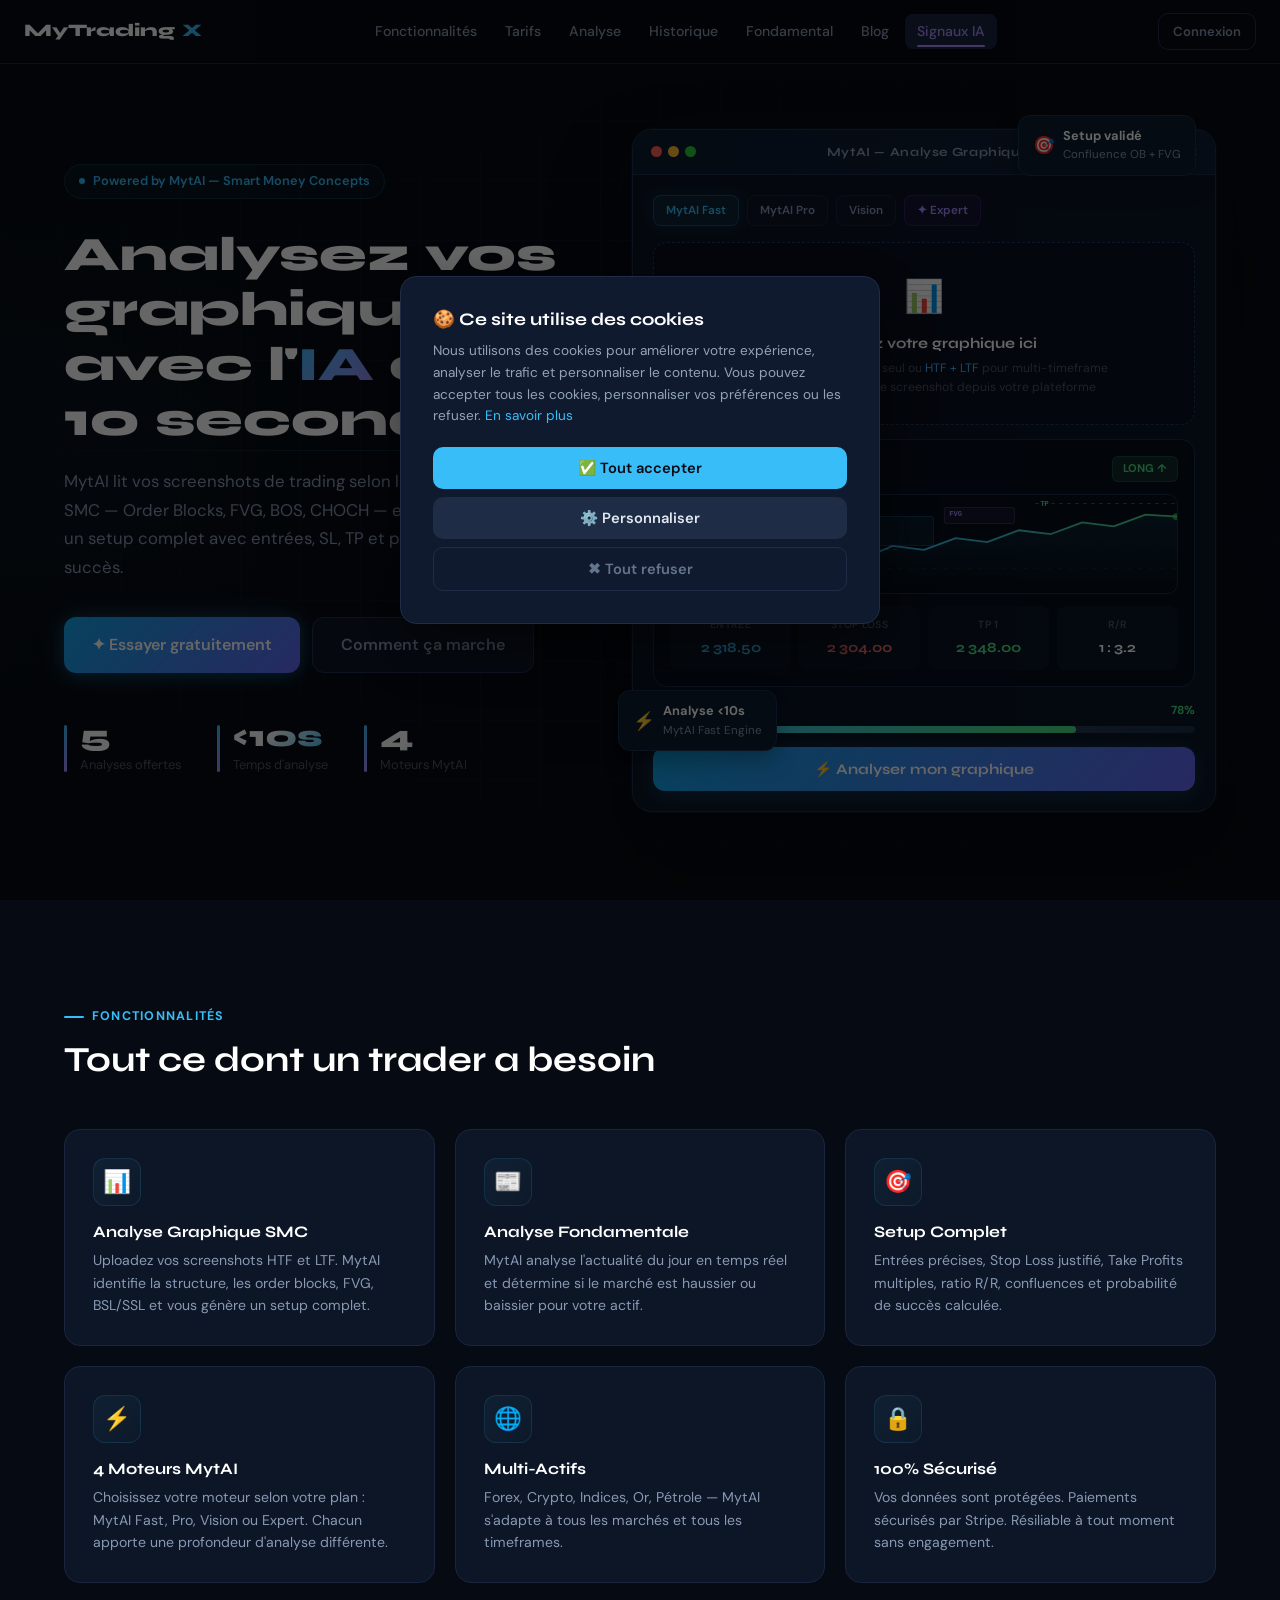
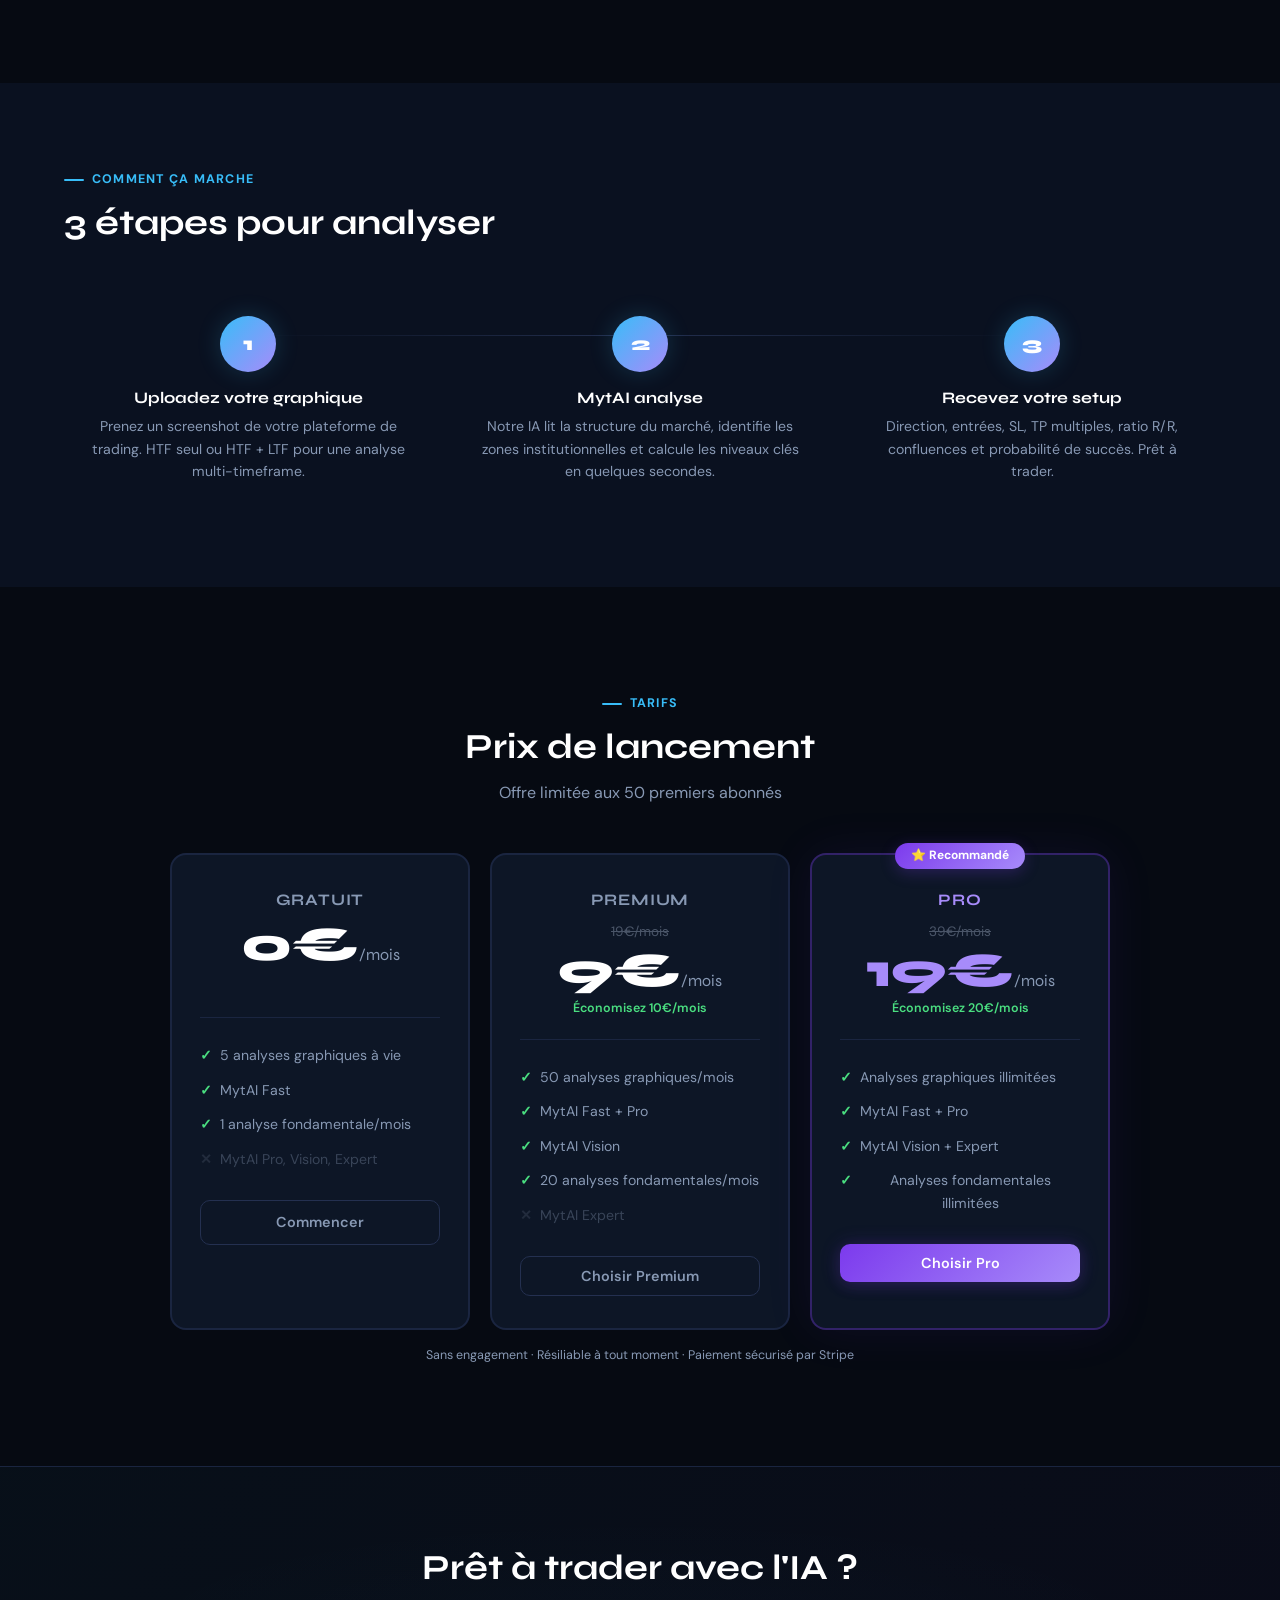
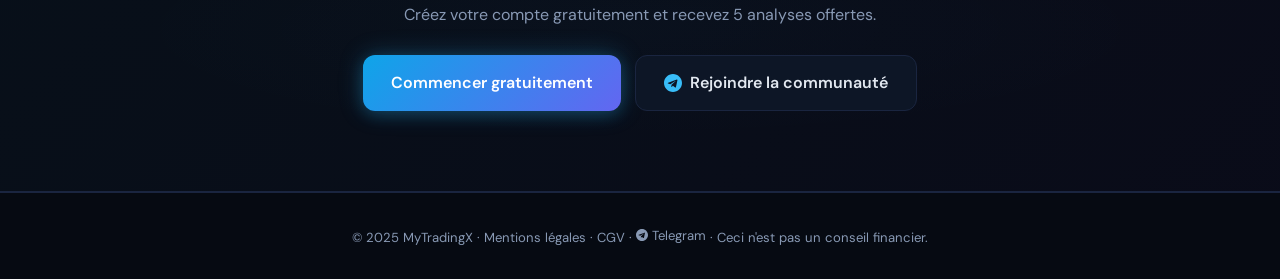
==== commit 1e1ad051: "index.html" ====
--- a/index.html
+++ b/index.html
@@ -301,7 +301,7 @@
 .hero-right::before {
   content: '';
   position: absolute;
-  top: -10px; left: -10px; right: -10px; bottom: -10px;
+  top: -8px; left: -8px; right: -8px; bottom: -8px;
   background:
     radial-gradient(ellipse 80% 80% at 50% 40%, #38bdf812 0%, transparent 55%),
     radial-gradient(ellipse 60% 60% at 70% 80%, #7c3aed08 0%, transparent 50%);
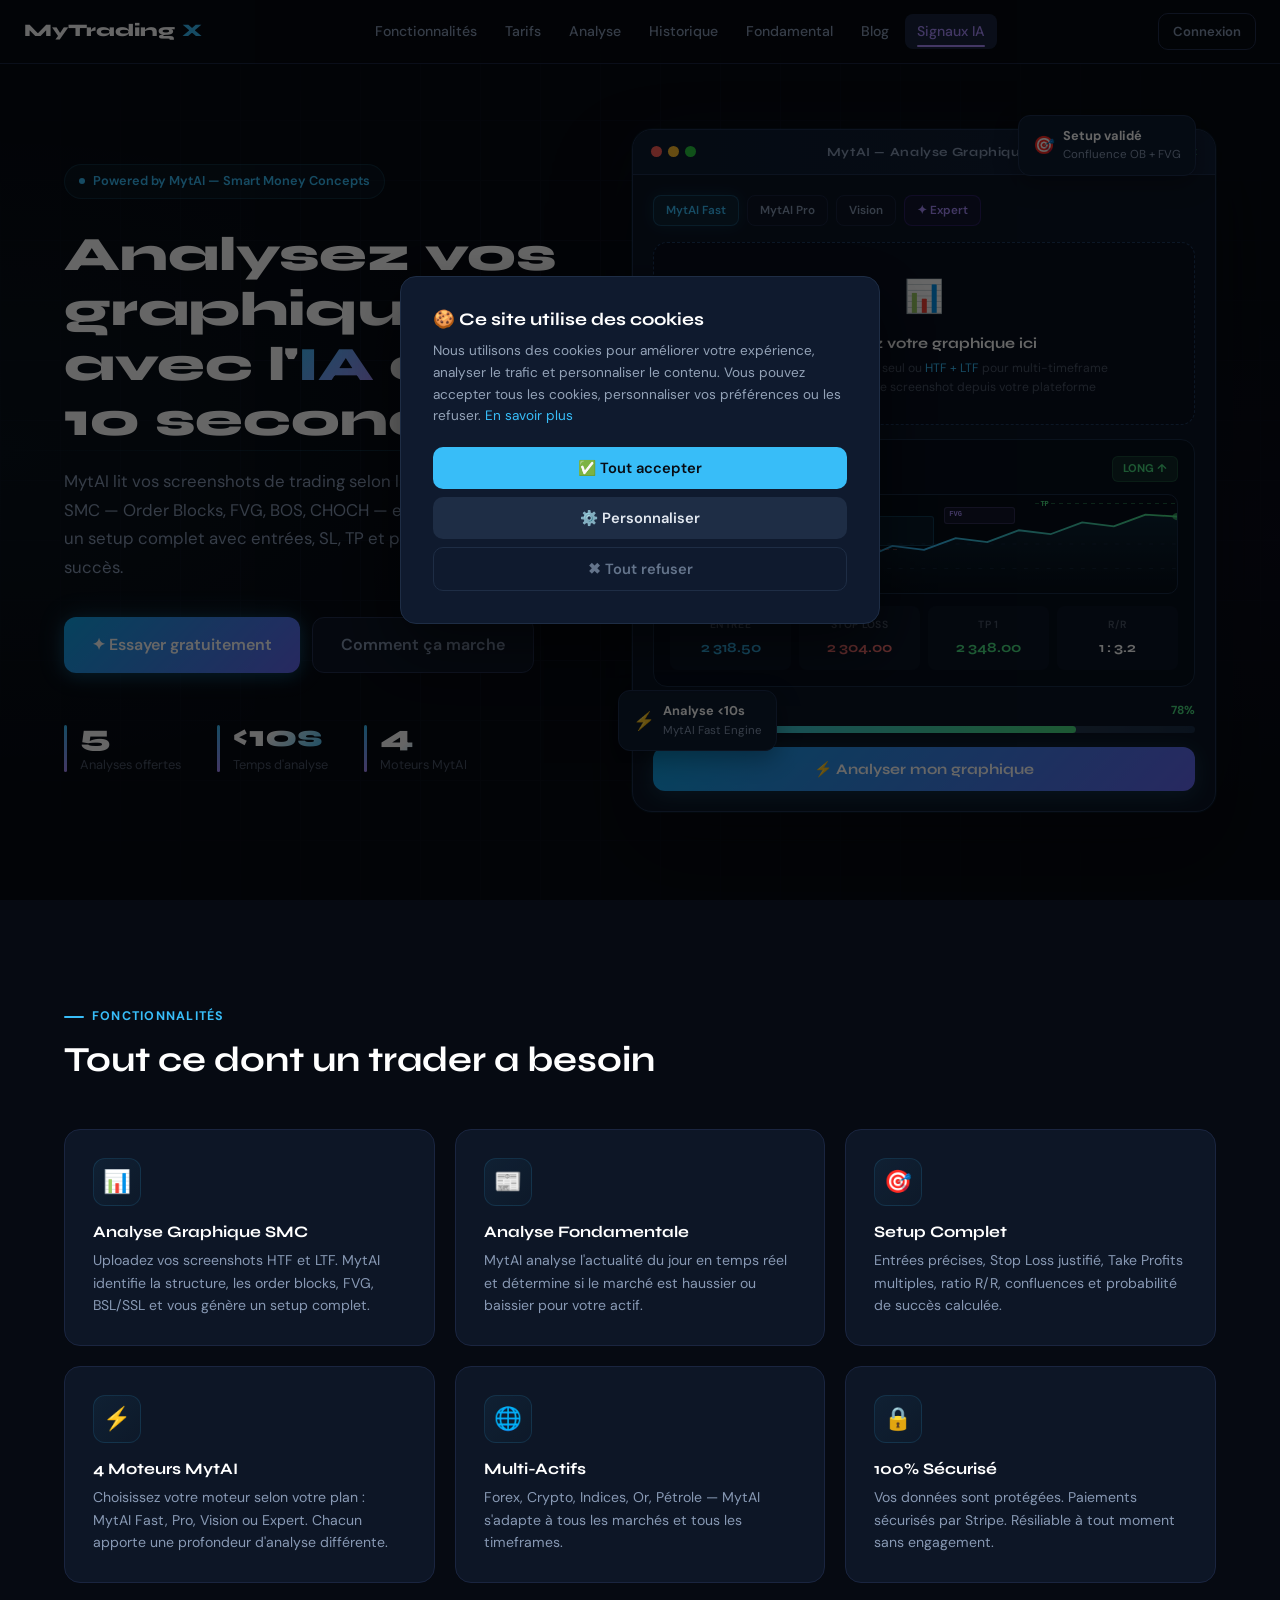
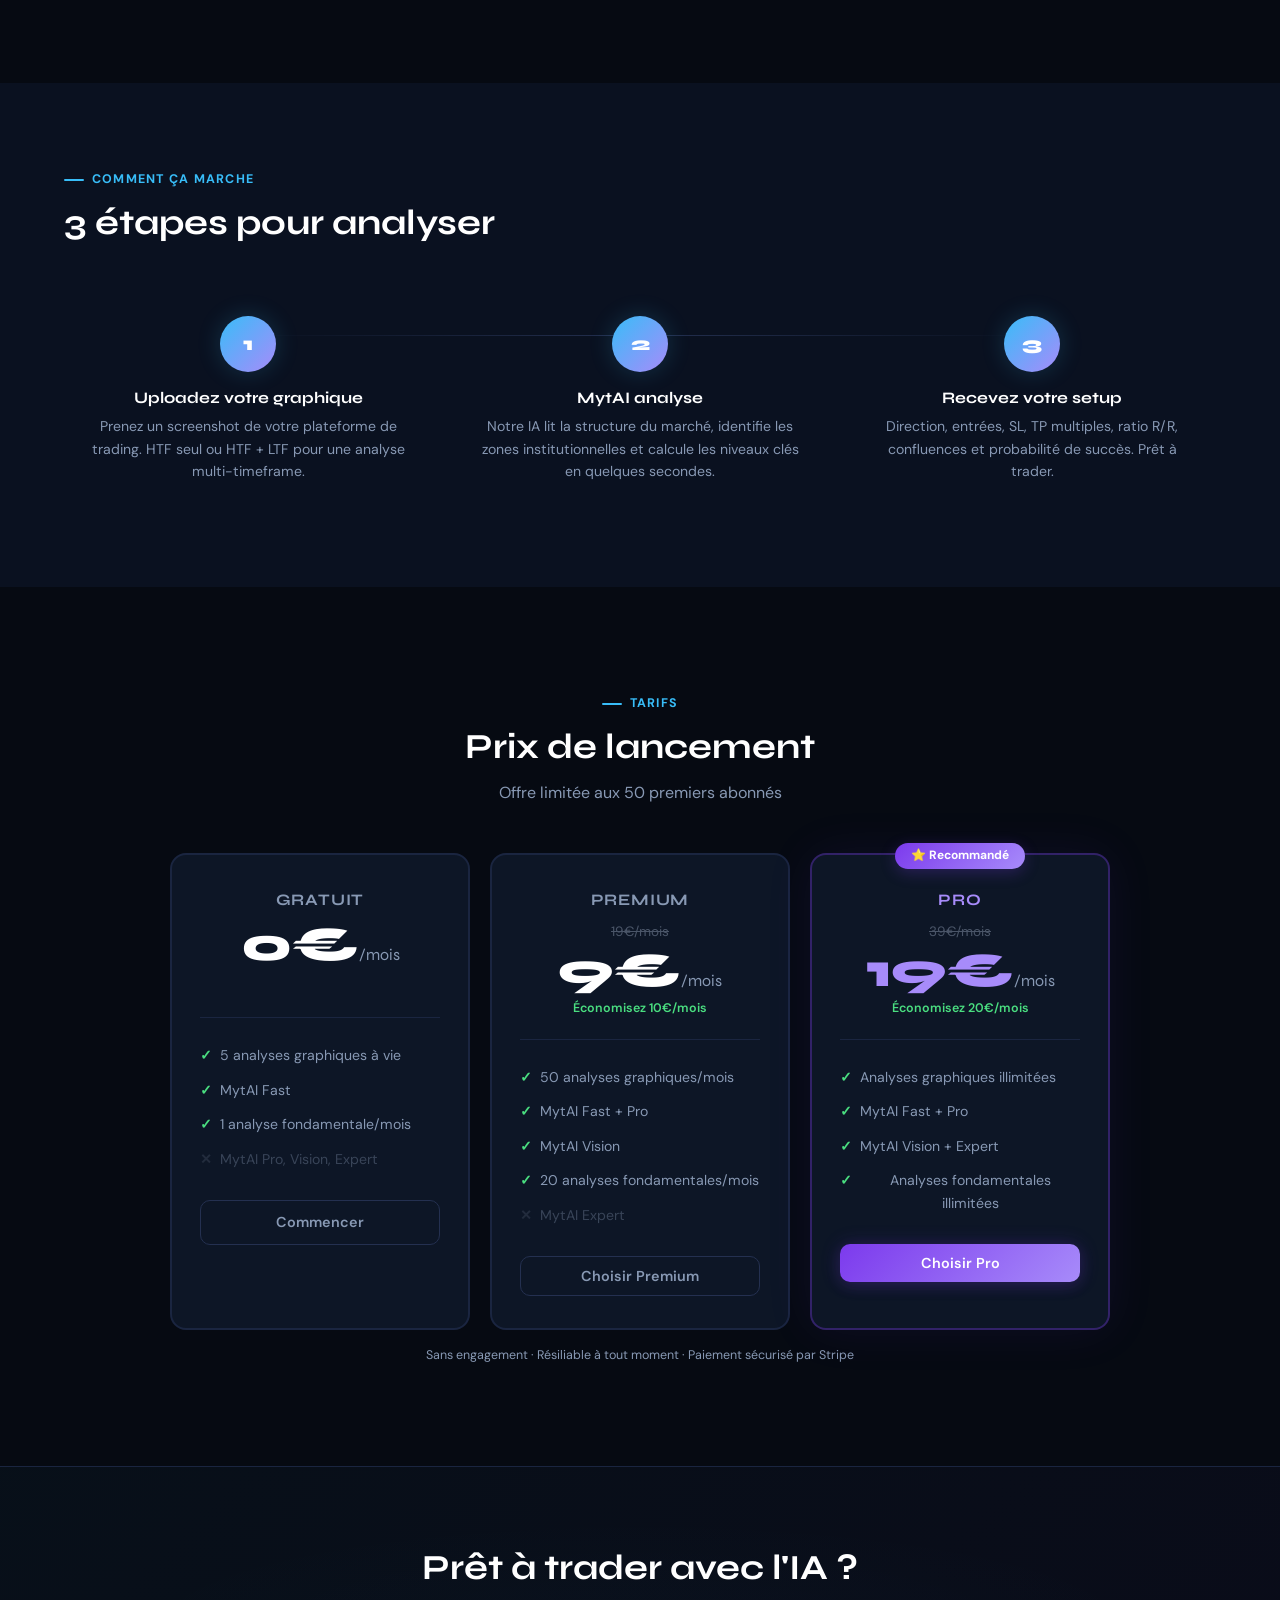
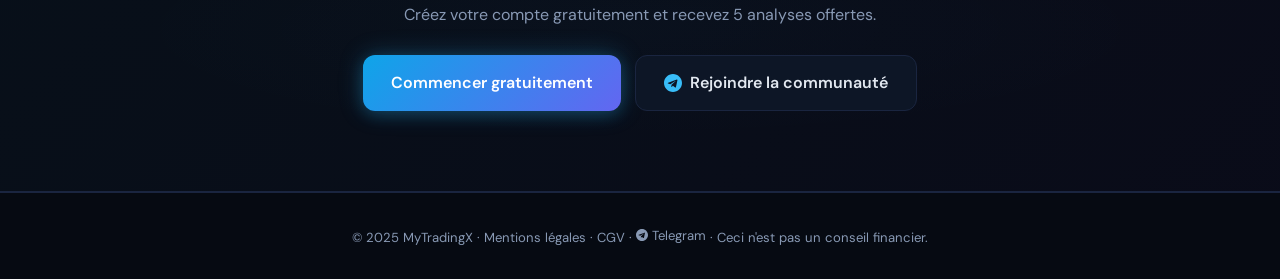
==== commit 6f8f15ae: "index.html" ====
--- a/index.html
+++ b/index.html
@@ -301,7 +301,7 @@
 .hero-right::before {
   content: '';
   position: absolute;
-  top: -8px; left: -8px; right: -8px; bottom: -8px;
+  top: -4px; left: -4px; right: -4px; bottom: -4px;
   background:
     radial-gradient(ellipse 80% 80% at 50% 40%, #38bdf812 0%, transparent 55%),
     radial-gradient(ellipse 60% 60% at 70% 80%, #7c3aed08 0%, transparent 50%);
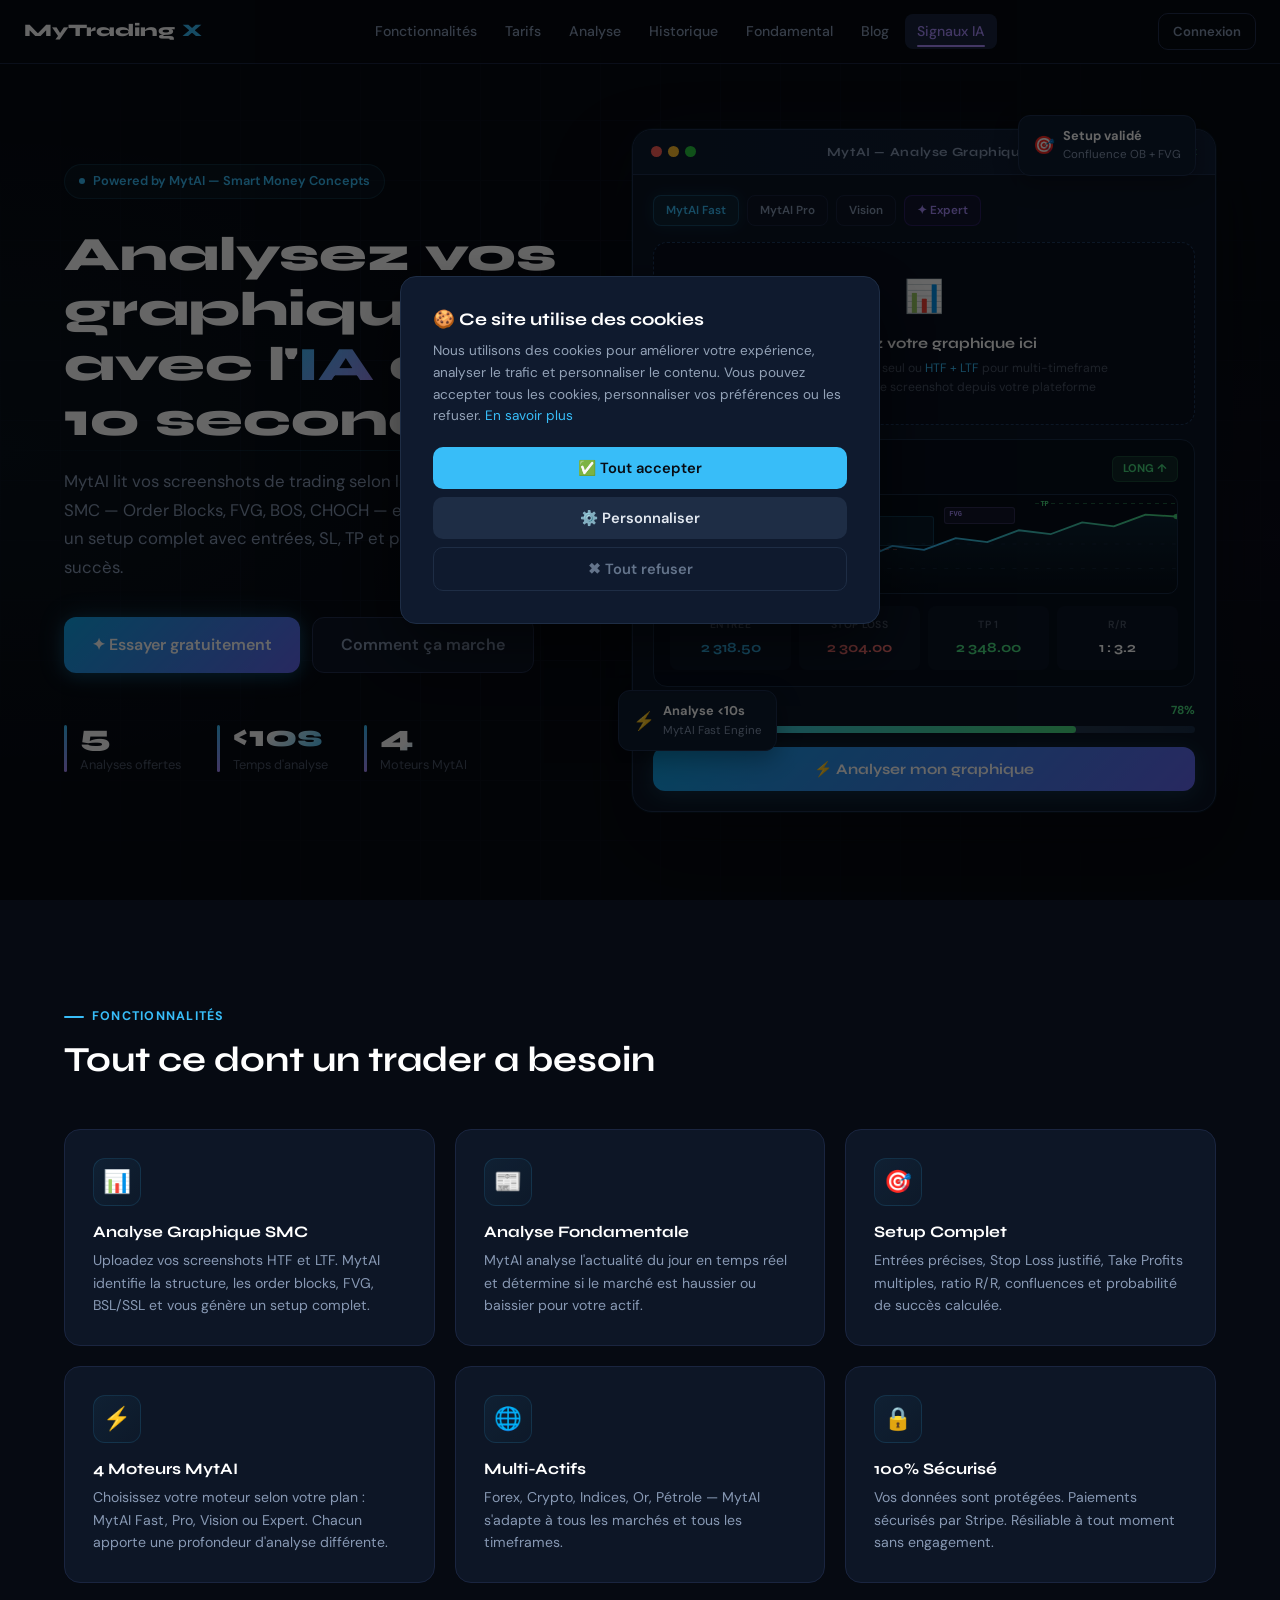
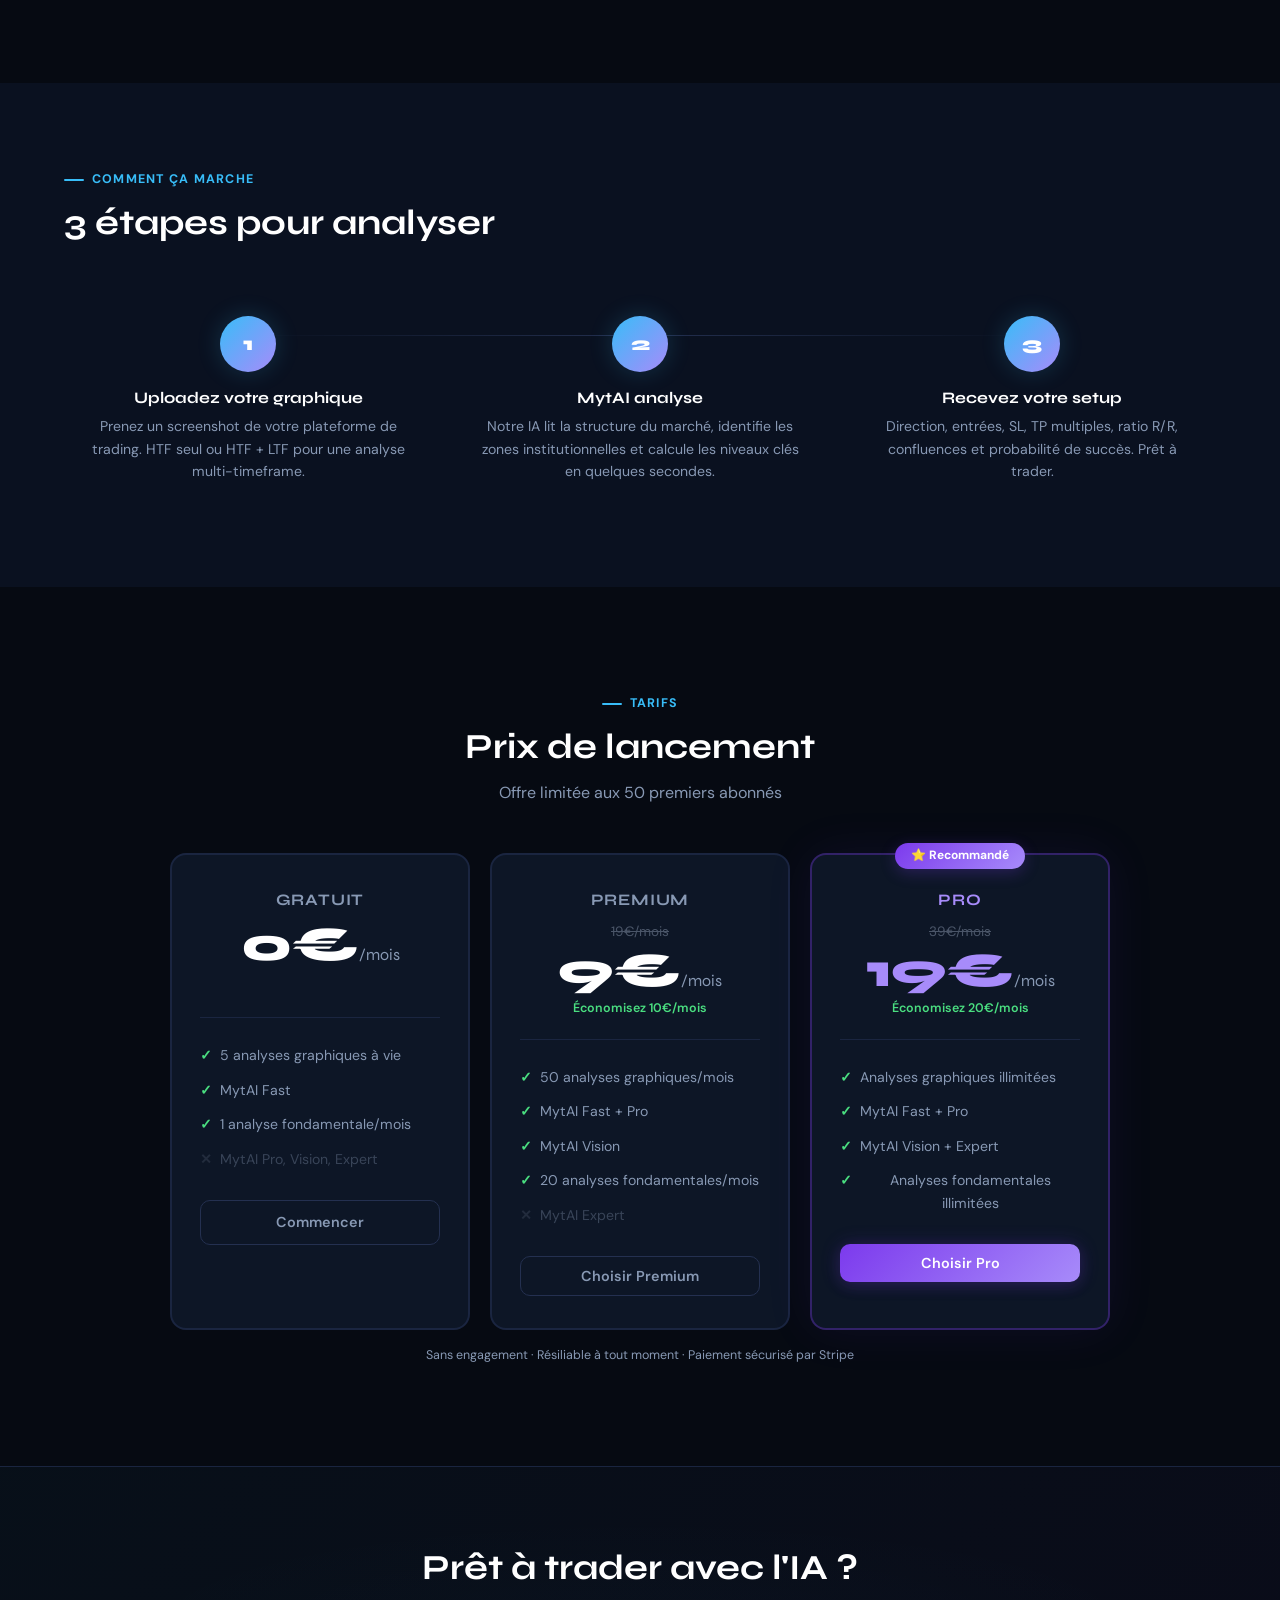
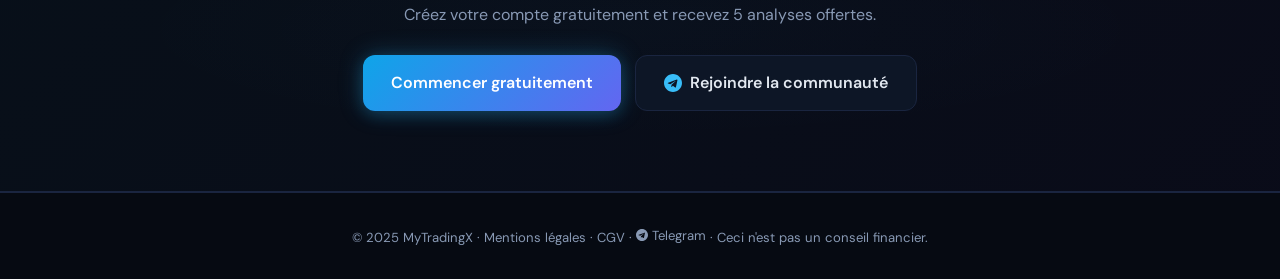
==== commit 4df4169a: "index.html" ====
--- a/index.html
+++ b/index.html
@@ -301,7 +301,7 @@
 .hero-right::before {
   content: '';
   position: absolute;
-  top: -4px; left: -4px; right: -4px; bottom: -4px;
+  top: -2px; left: -2px; right: -2px; bottom: -2px;
   background:
     radial-gradient(ellipse 80% 80% at 50% 40%, #38bdf812 0%, transparent 55%),
     radial-gradient(ellipse 60% 60% at 70% 80%, #7c3aed08 0%, transparent 50%);
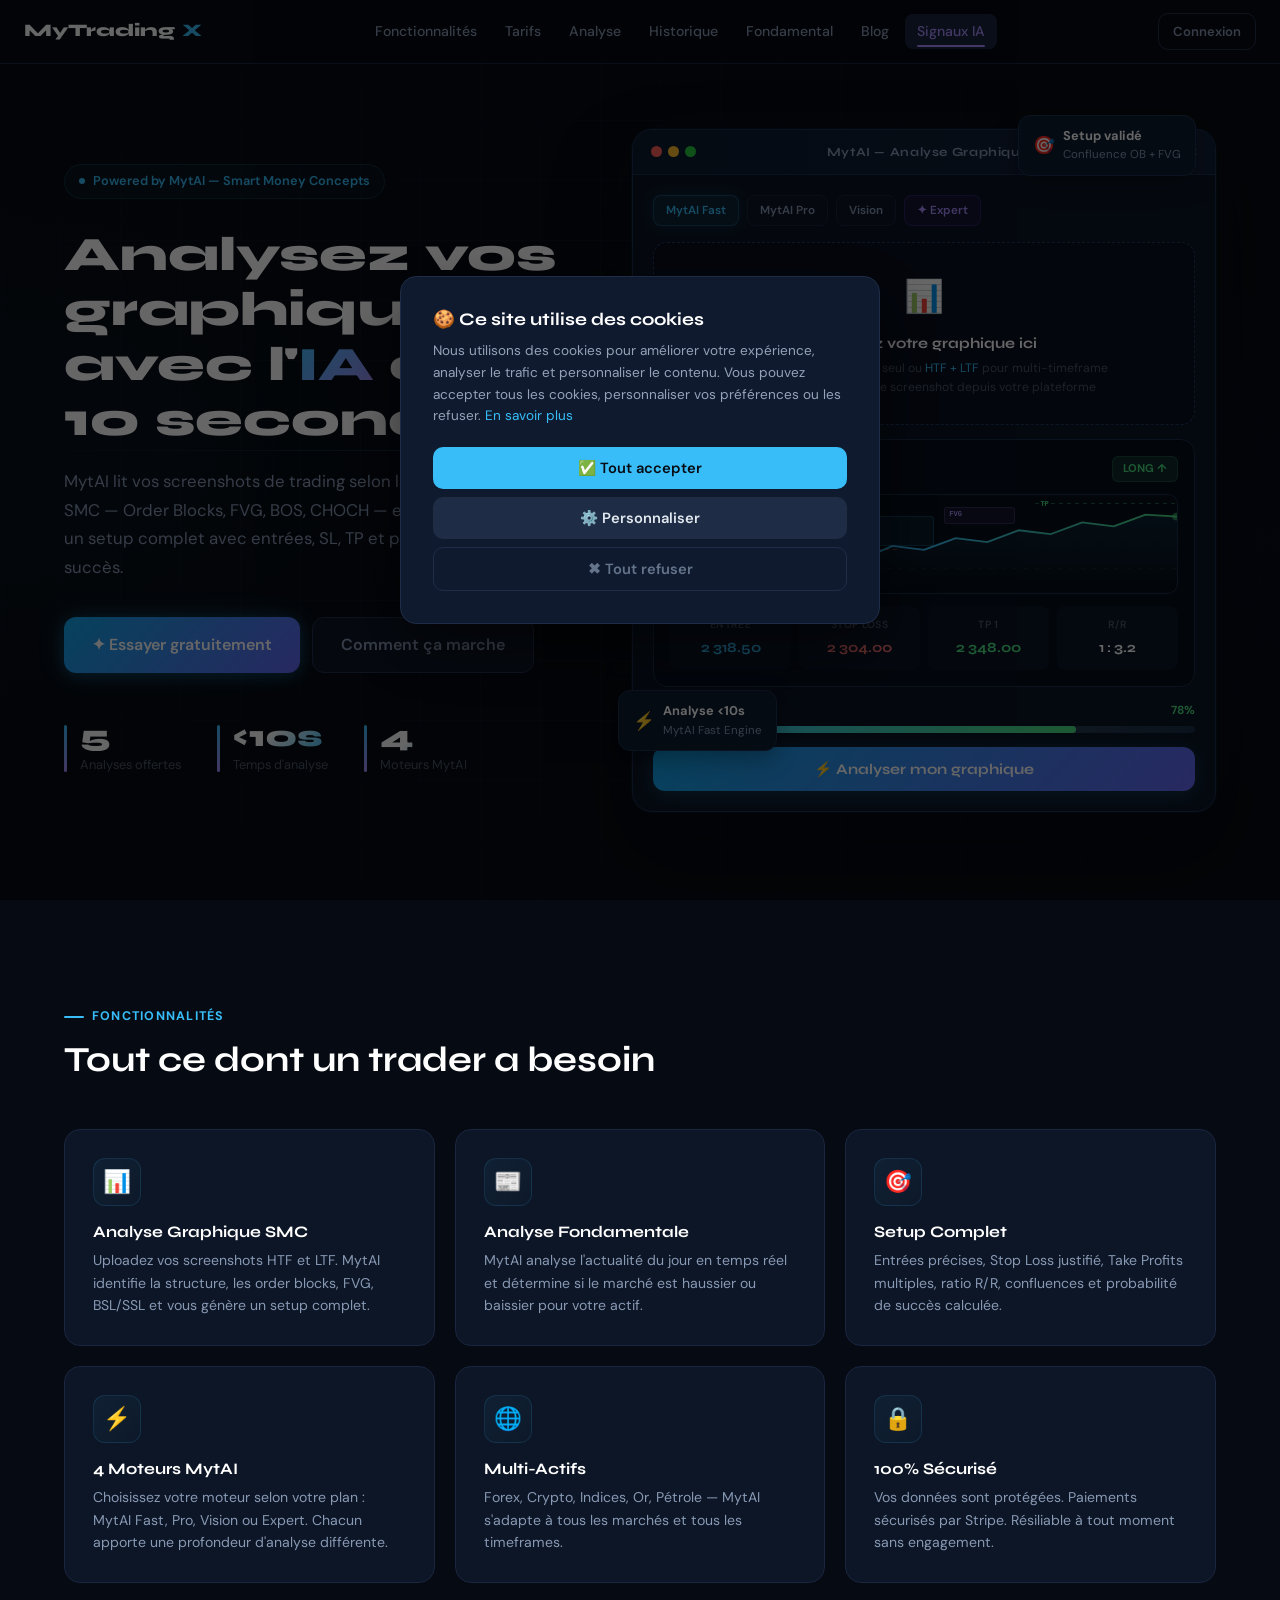
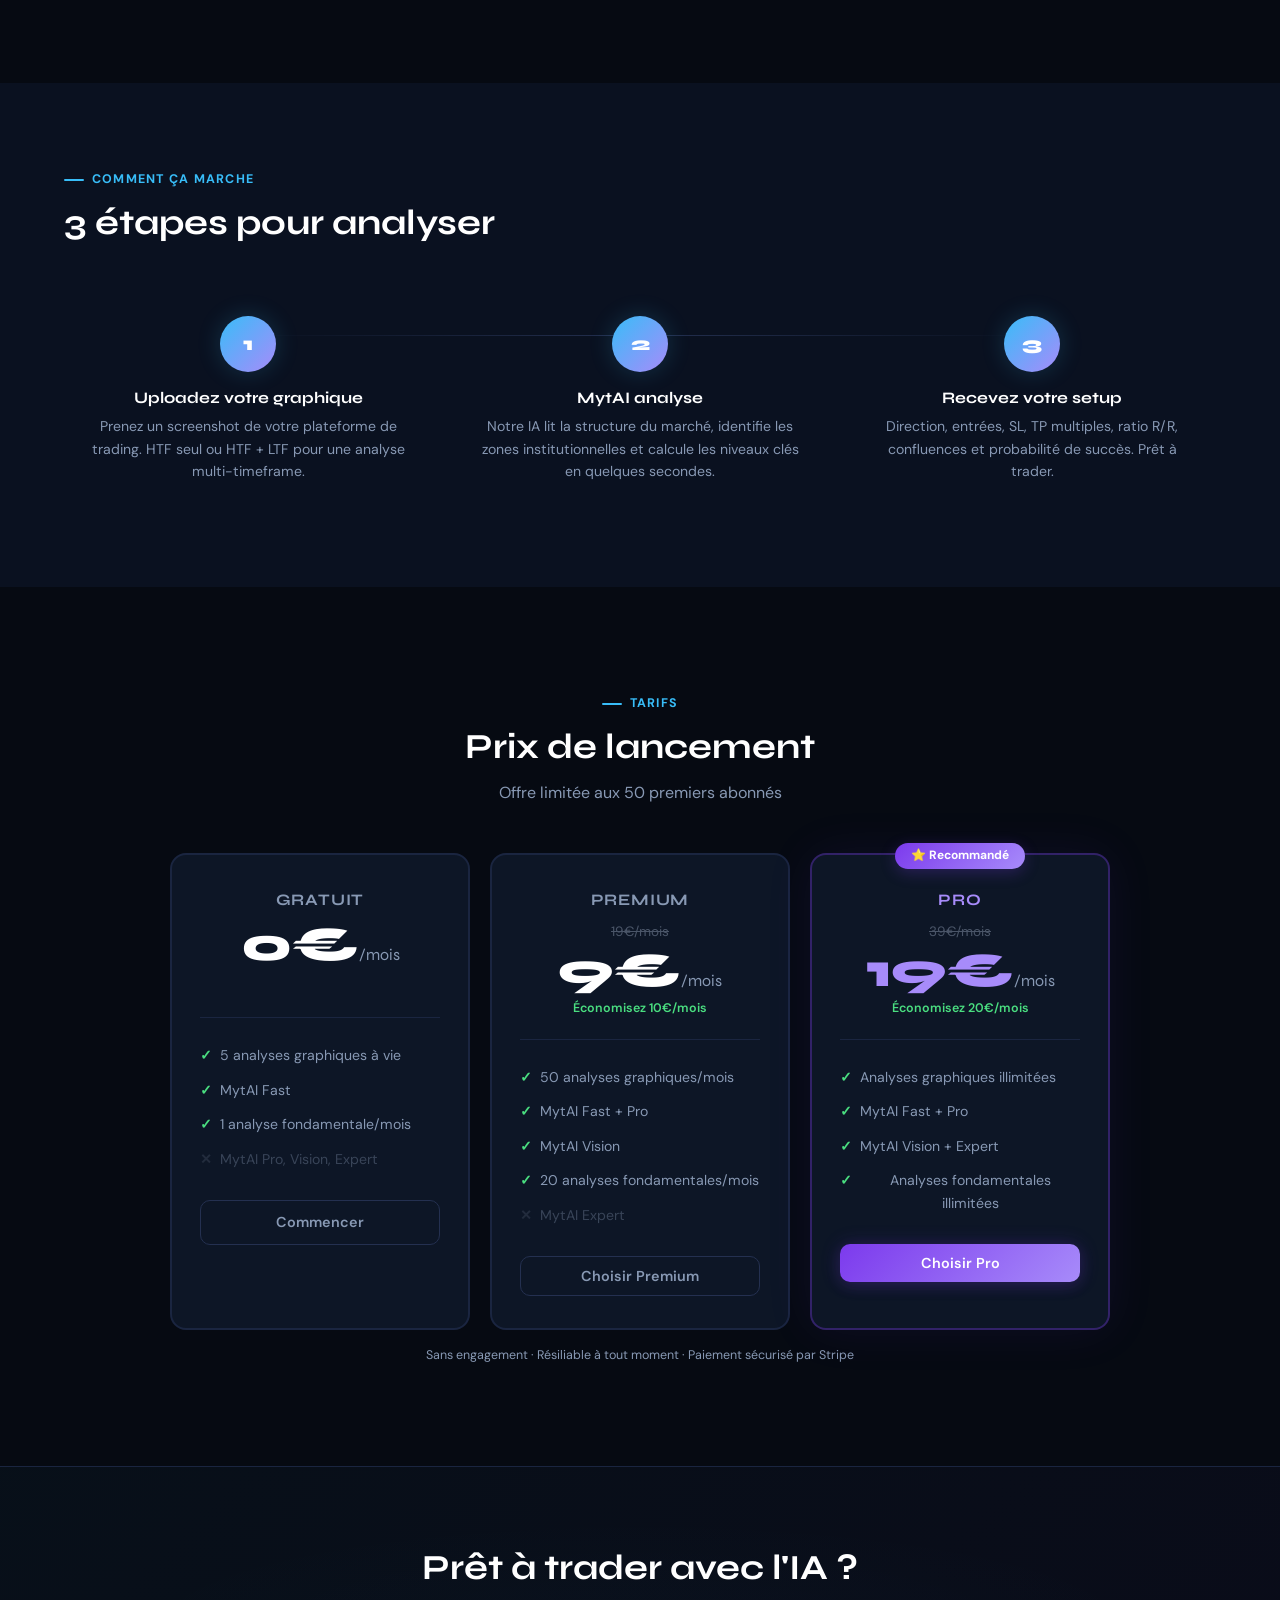
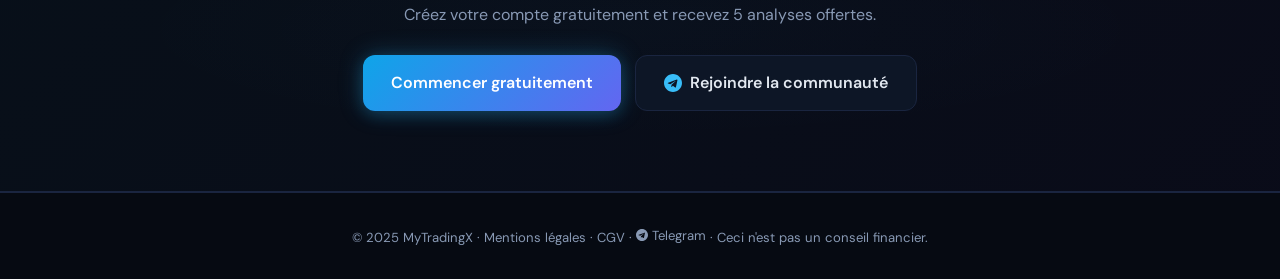
==== commit 1bebd31d: "index.html" ====
--- a/index.html
+++ b/index.html
@@ -301,7 +301,7 @@
 .hero-right::before {
   content: '';
   position: absolute;
-  top: -2px; left: -2px; right: -2px; bottom: -2px;
+  top: -0px; left: -0px; right: -0px; bottom: -0px;
   background:
     radial-gradient(ellipse 80% 80% at 50% 40%, #38bdf812 0%, transparent 55%),
     radial-gradient(ellipse 60% 60% at 70% 80%, #7c3aed08 0%, transparent 50%);
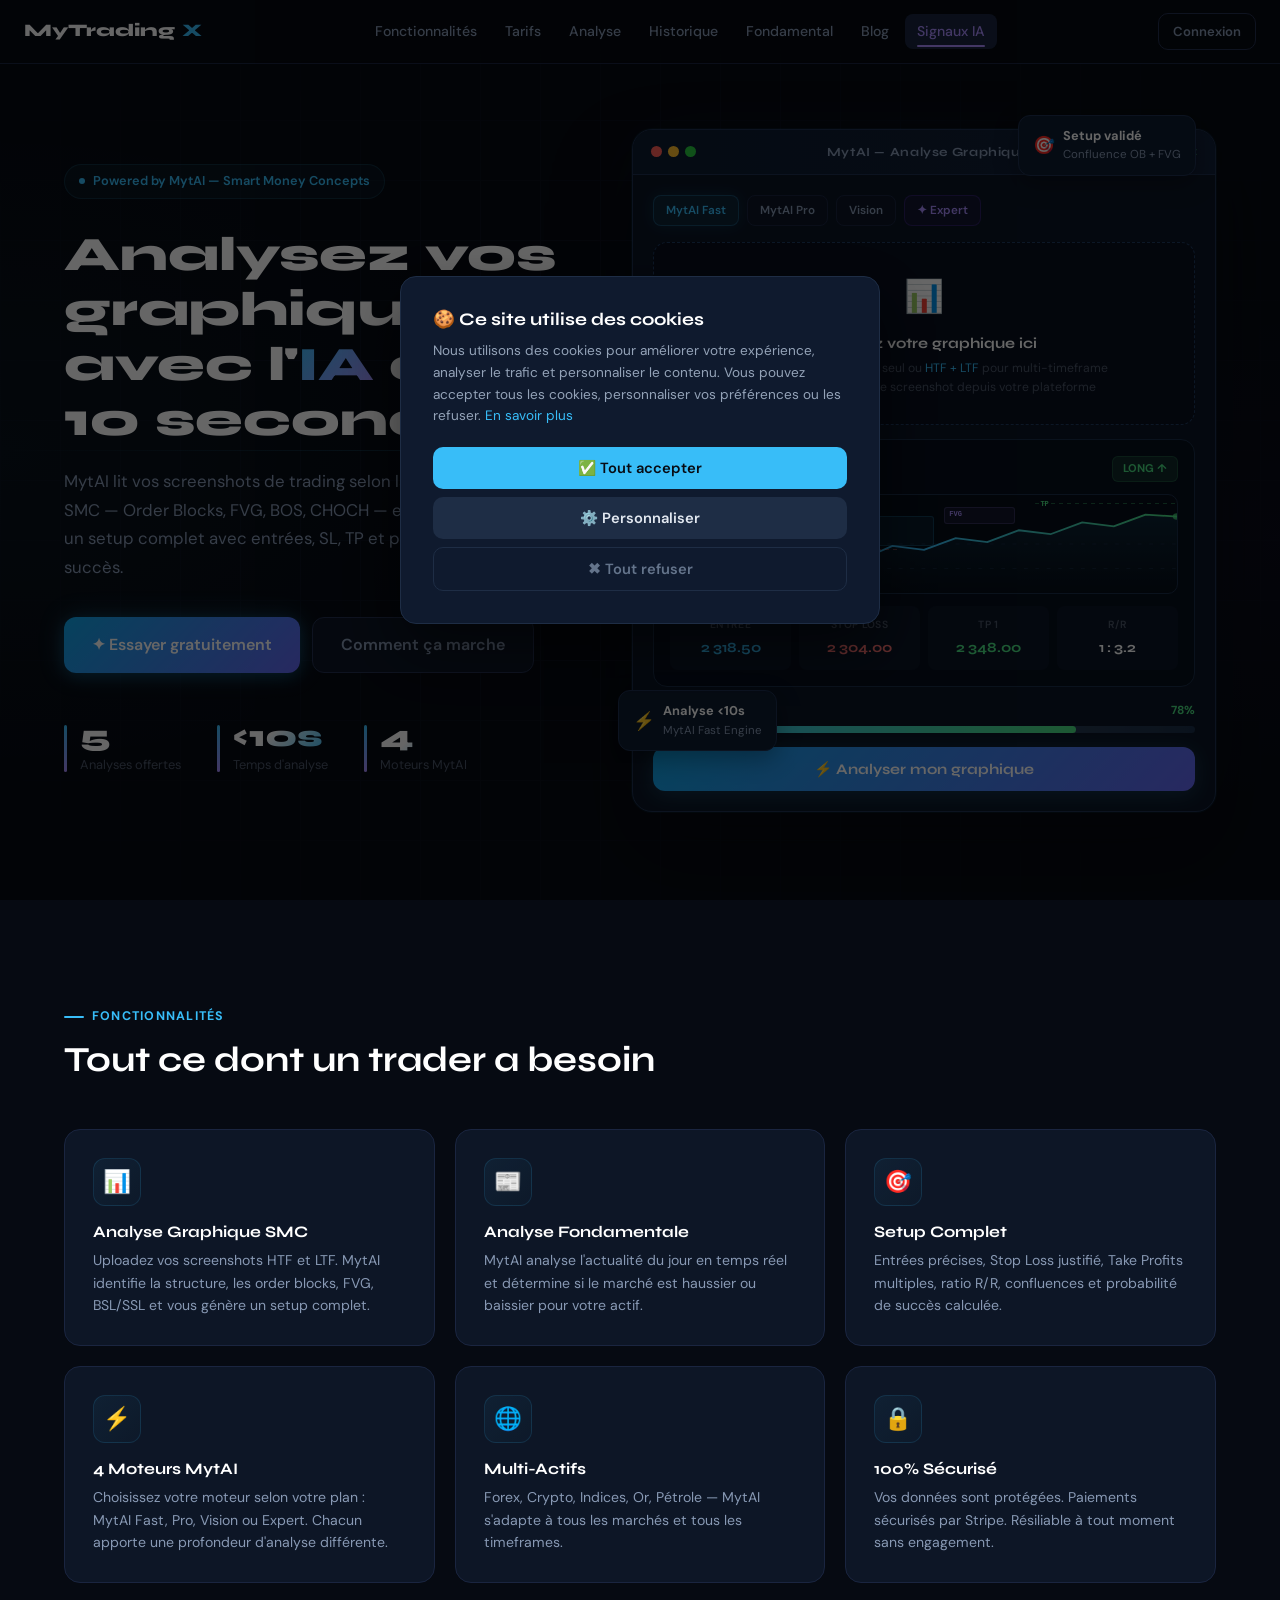
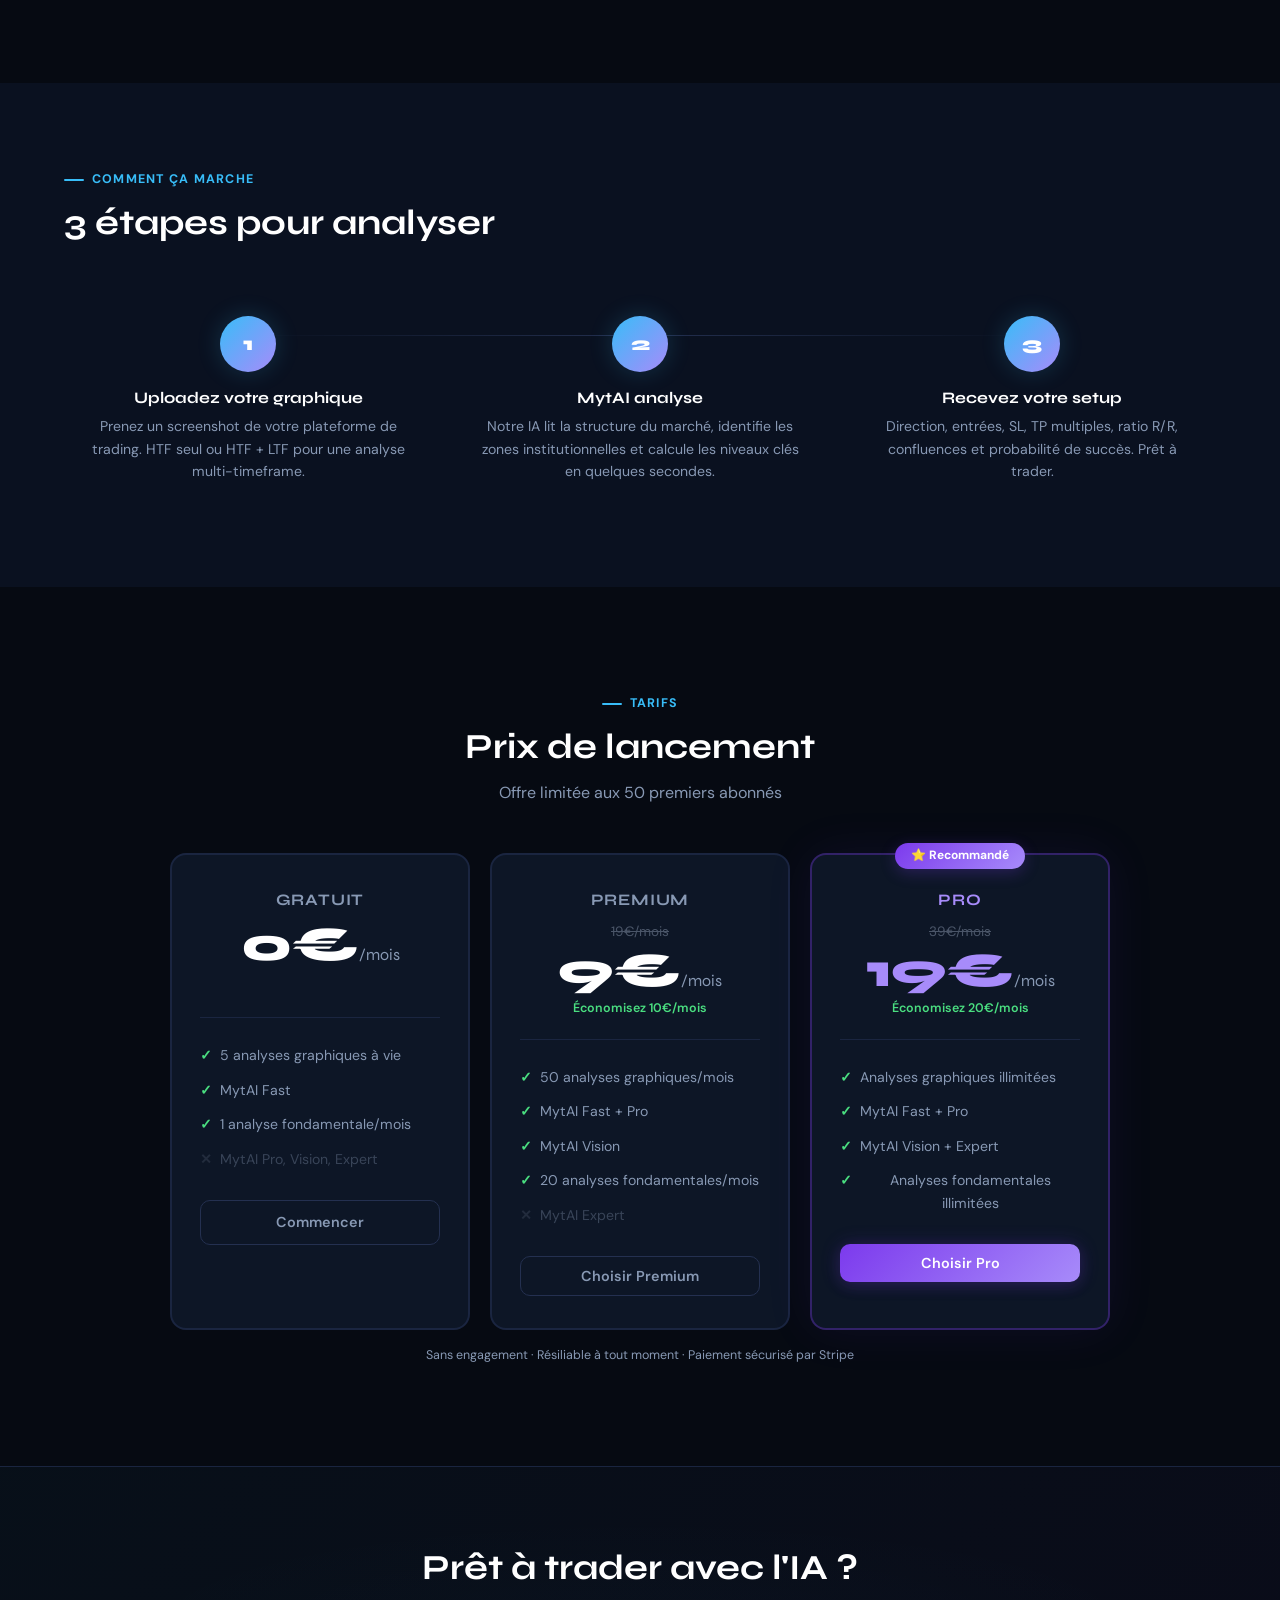
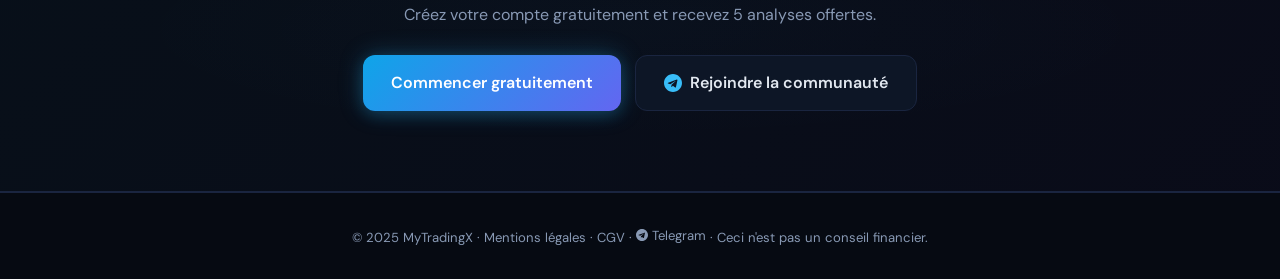
==== commit 1c0f969f: "index.html" ====
--- a/index.html
+++ b/index.html
@@ -301,7 +301,7 @@
 .hero-right::before {
   content: '';
   position: absolute;
-  top: -0px; left: -0px; right: -0px; bottom: -0px;
+  top: -12px; left: -12px; right: -12px; bottom: -12px;
   background:
     radial-gradient(ellipse 80% 80% at 50% 40%, #38bdf812 0%, transparent 55%),
     radial-gradient(ellipse 60% 60% at 70% 80%, #7c3aed08 0%, transparent 50%);
@@ -771,6 +771,14 @@
     { "@type": "Offer", "name": "Pro", "price": "19", "priceCurrency": "EUR" }
   ]
 }
+</script>
+<!-- Google tag (gtag.js) -->
+<script async src="https://www.googletagmanager.com/gtag/js?id=G-PR5RVVM1Z7"></script>
+<script>
+  window.dataLayer = window.dataLayer || [];
+  function gtag(){dataLayer.push(arguments);}
+  gtag('js', new Date());
+  gtag('config', 'G-PR5RVVM1Z7');
 </script>
 <base target="_blank">
 </head>
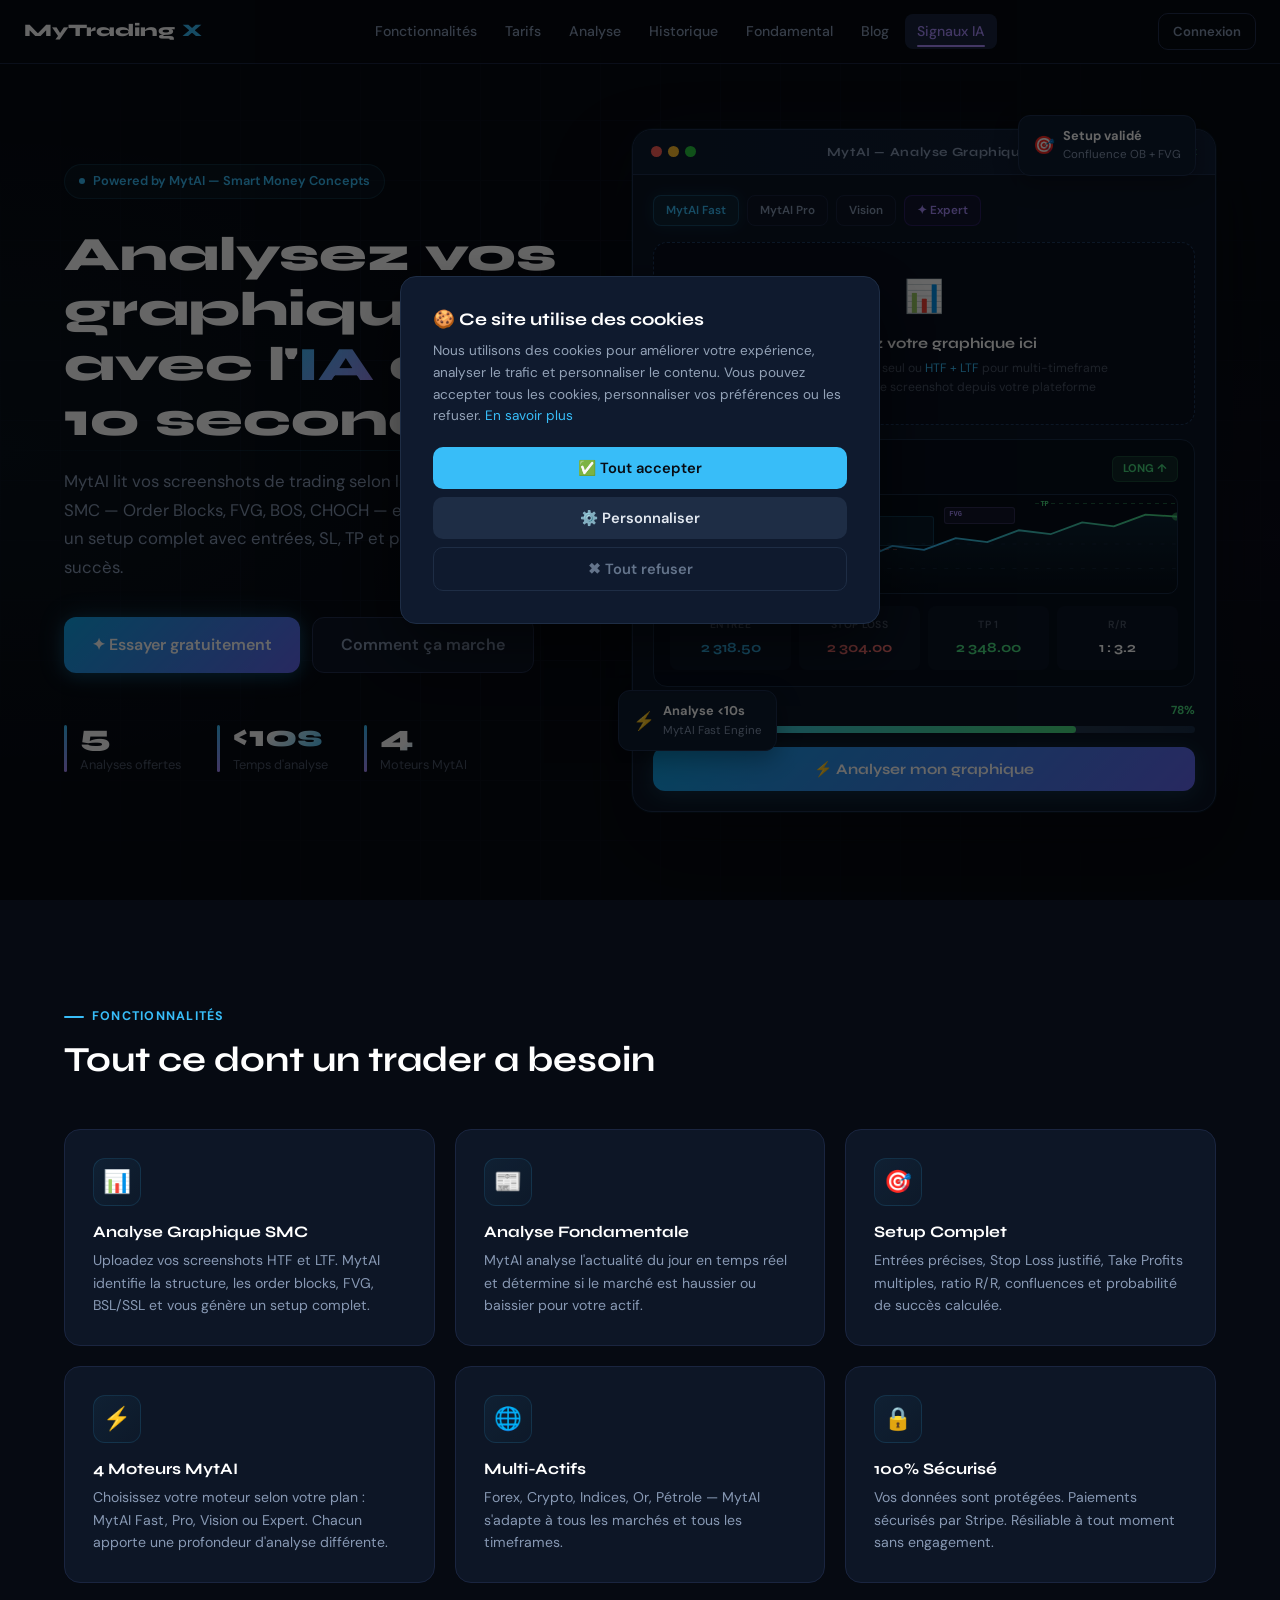
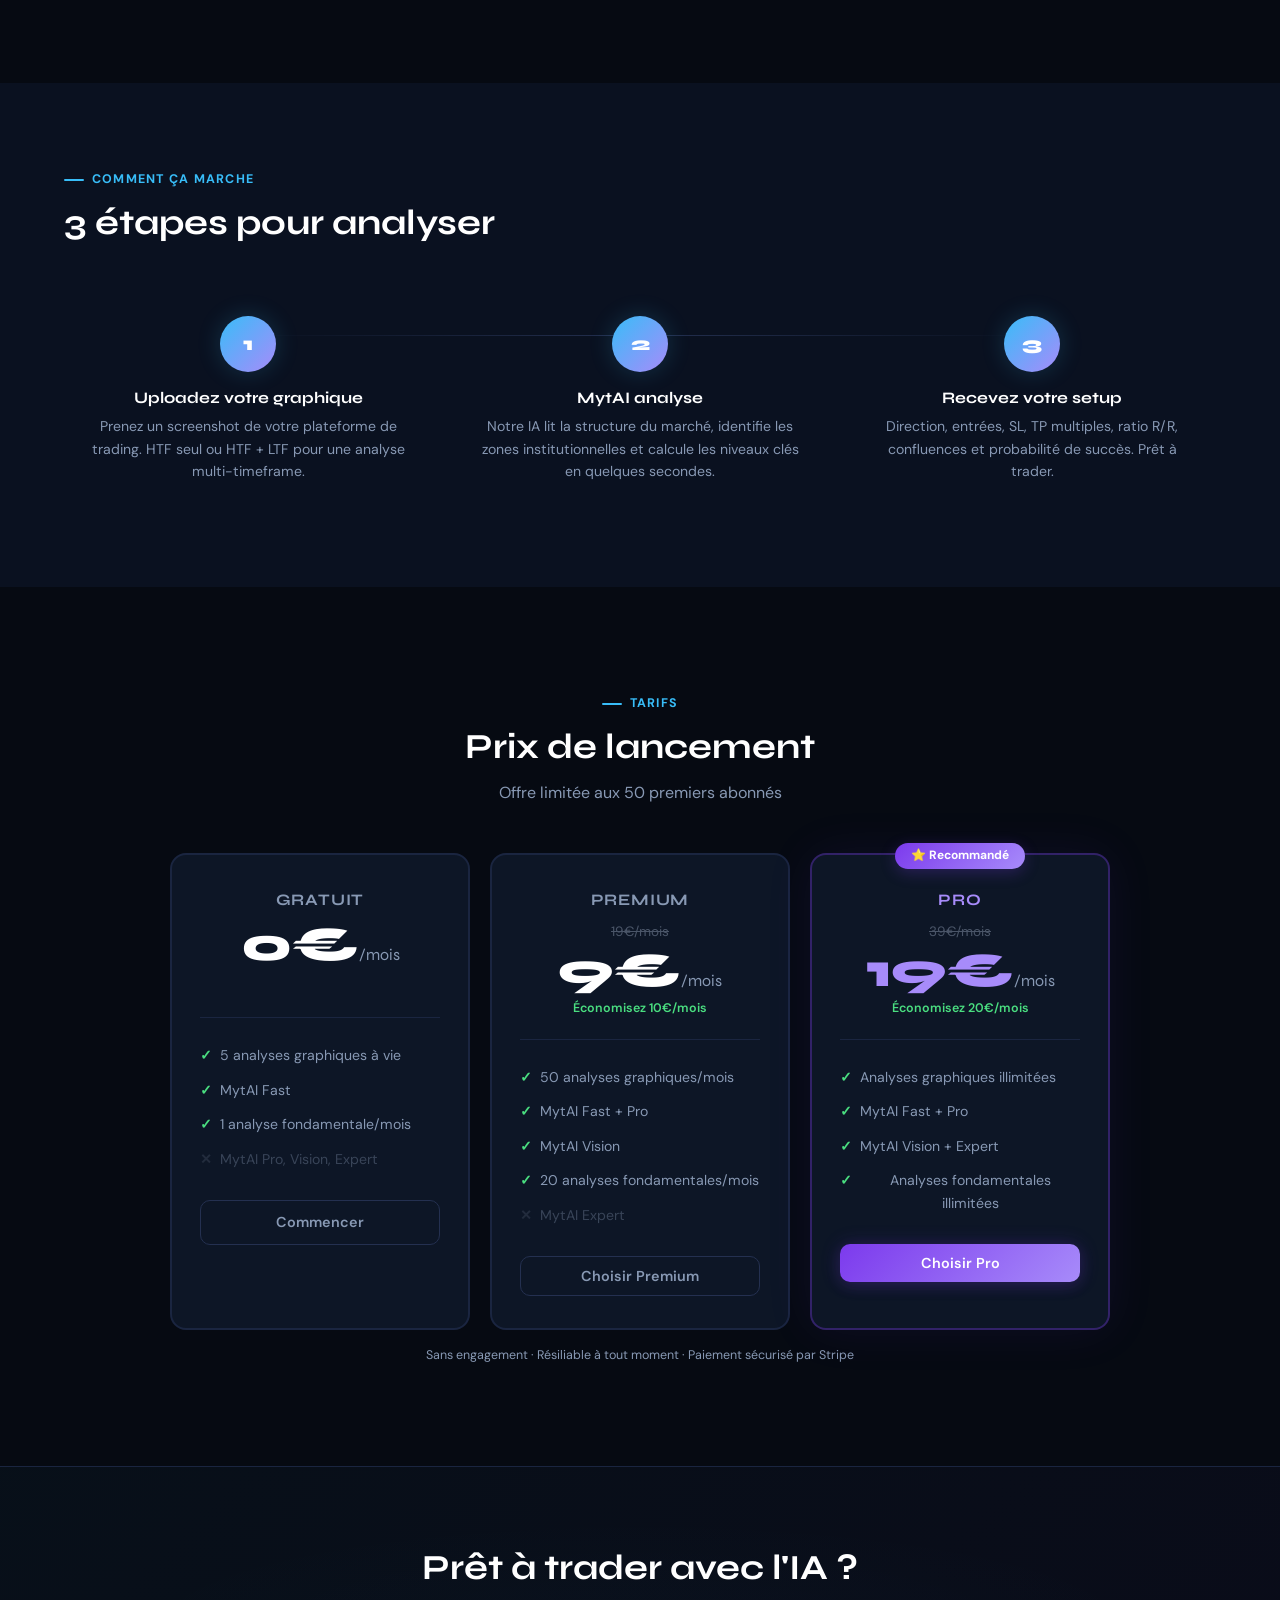
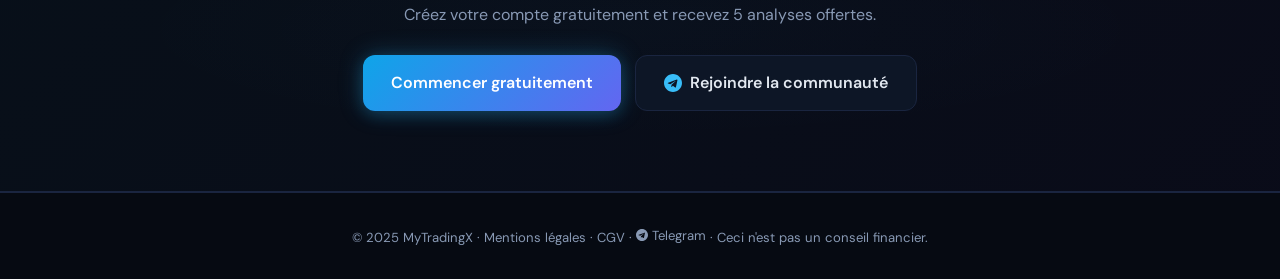
==== commit fde99c15: "Update index.html" ====
--- a/index.html
+++ b/index.html
@@ -301,7 +301,7 @@
 .hero-right::before {
   content: '';
   position: absolute;
-  top: -12px; left: -12px; right: -12px; bottom: -12px;
+  top: -2px; left: -2px; right: -2px; bottom: -2px;
   background:
     radial-gradient(ellipse 80% 80% at 50% 40%, #38bdf812 0%, transparent 55%),
     radial-gradient(ellipse 60% 60% at 70% 80%, #7c3aed08 0%, transparent 50%);
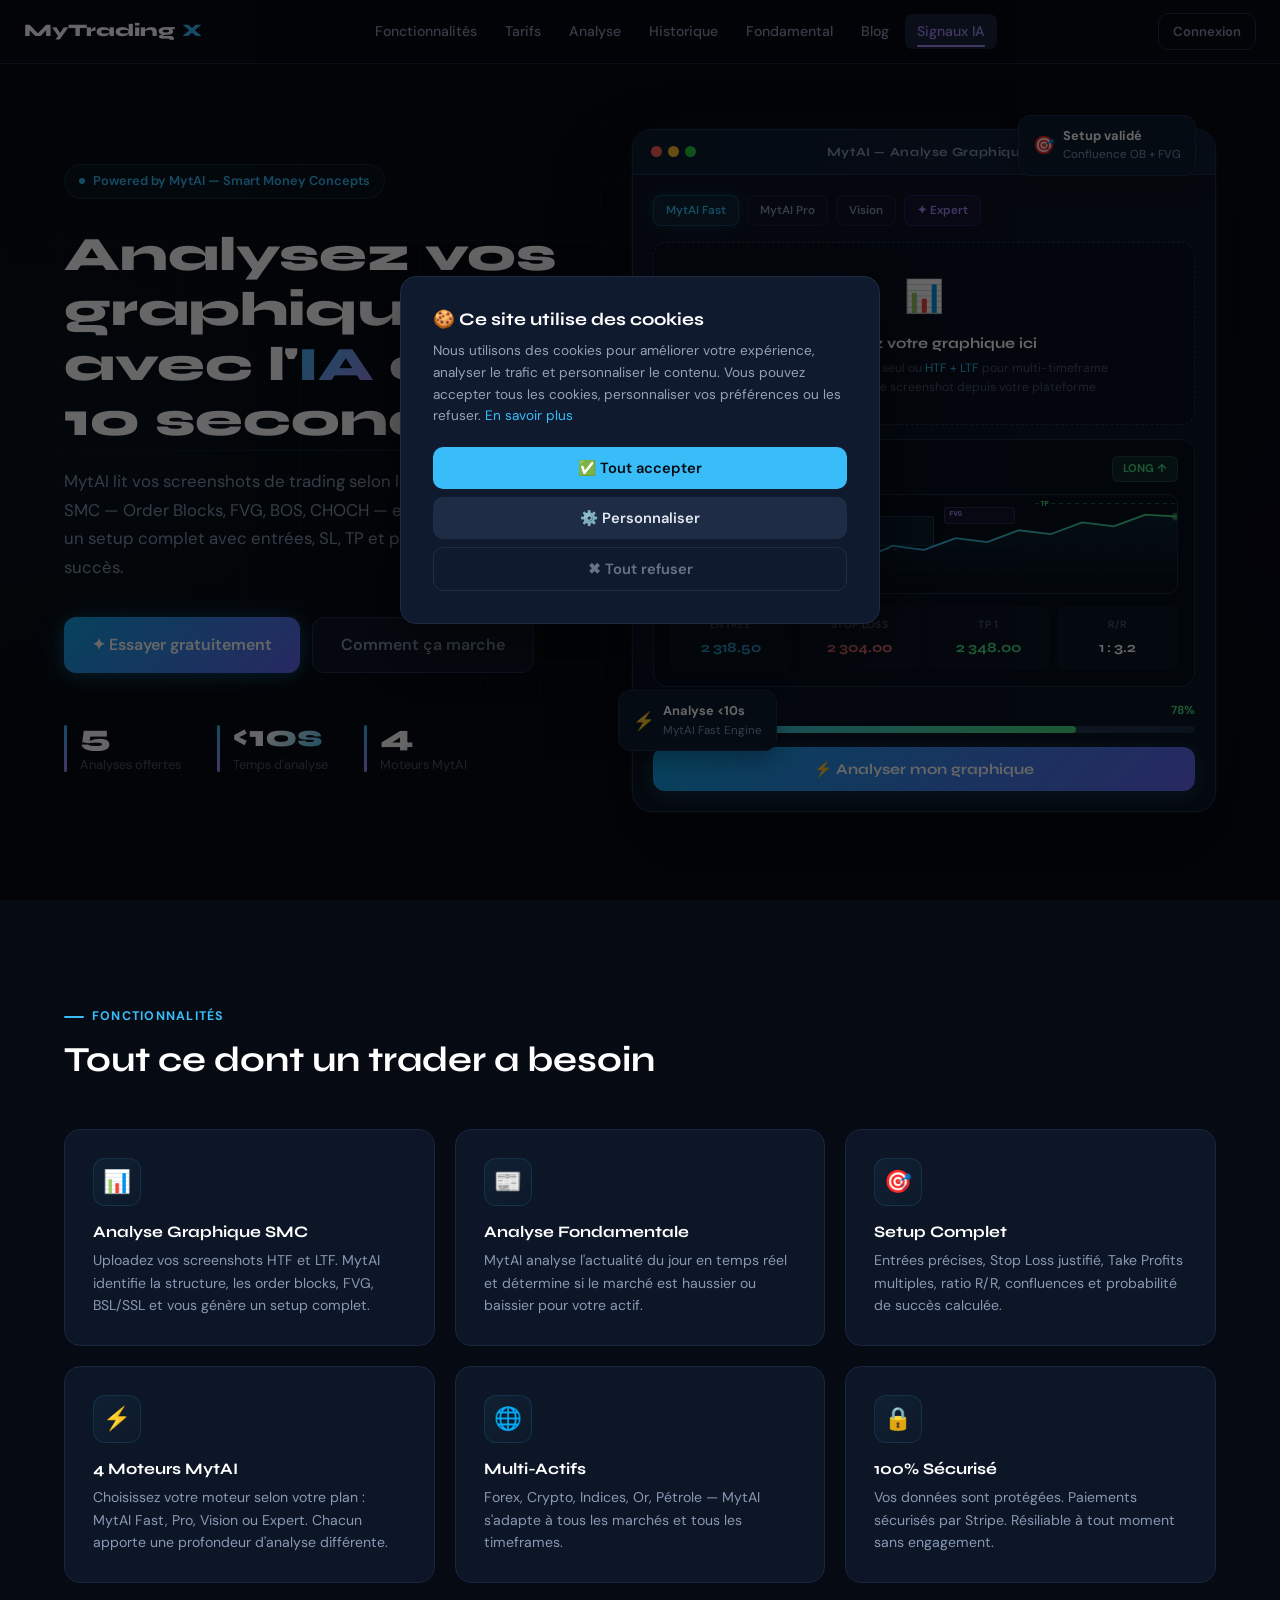
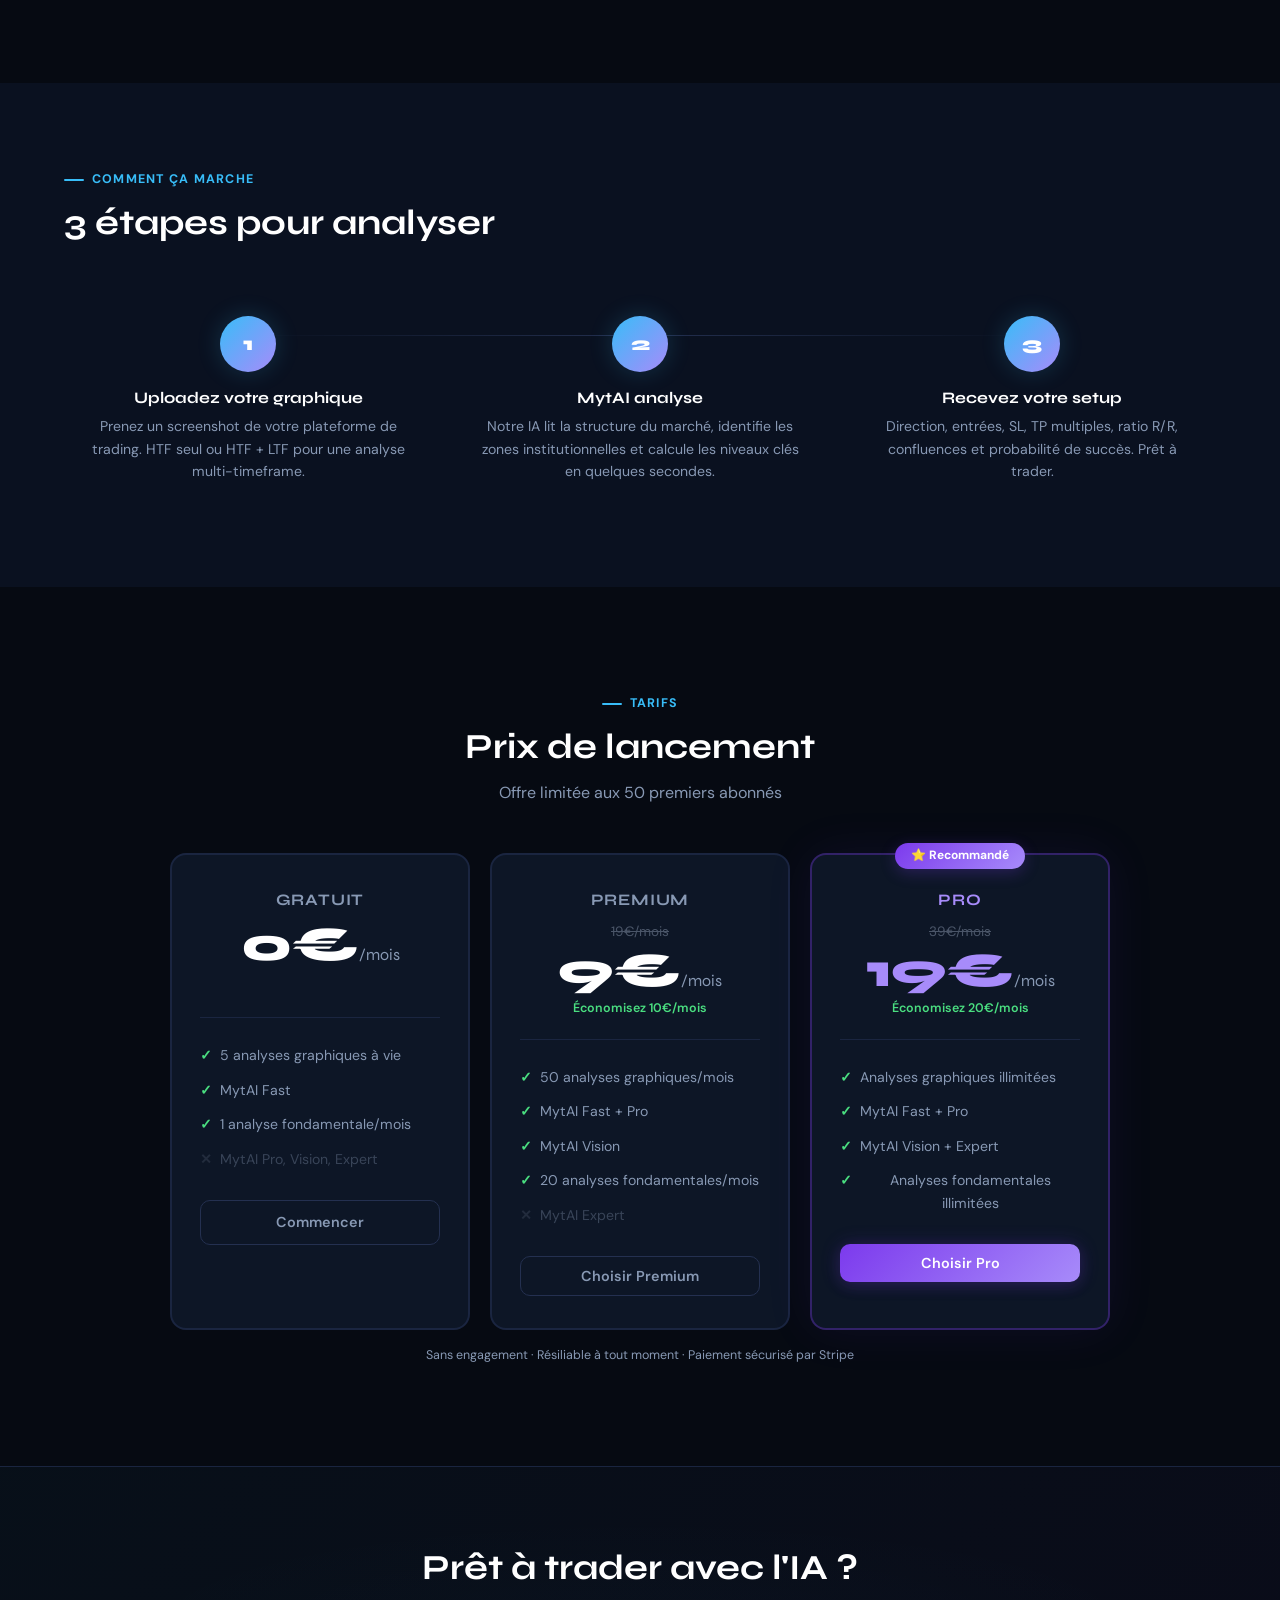
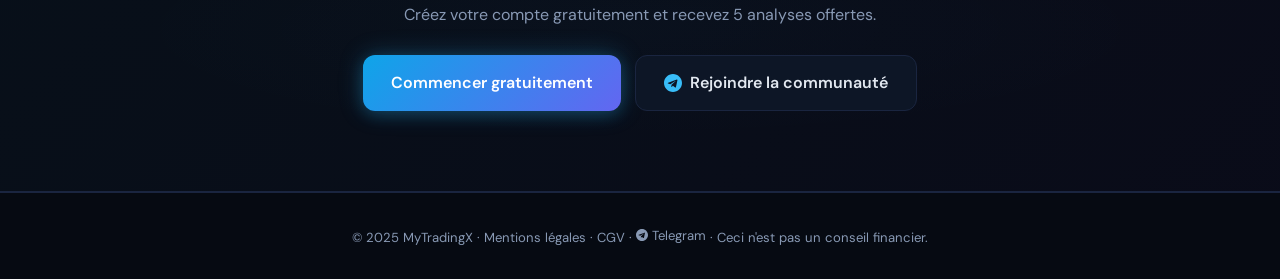
==== commit 83e7fb49: "index.html" ====
--- a/index.html
+++ b/index.html
@@ -301,7 +301,7 @@
 .hero-right::before {
   content: '';
   position: absolute;
-  top: -2px; left: -2px; right: -2px; bottom: -2px;
+  top: -12px; left: -12px; right: -12px; bottom: -12px;
   background:
     radial-gradient(ellipse 80% 80% at 50% 40%, #38bdf812 0%, transparent 55%),
     radial-gradient(ellipse 60% 60% at 70% 80%, #7c3aed08 0%, transparent 50%);
